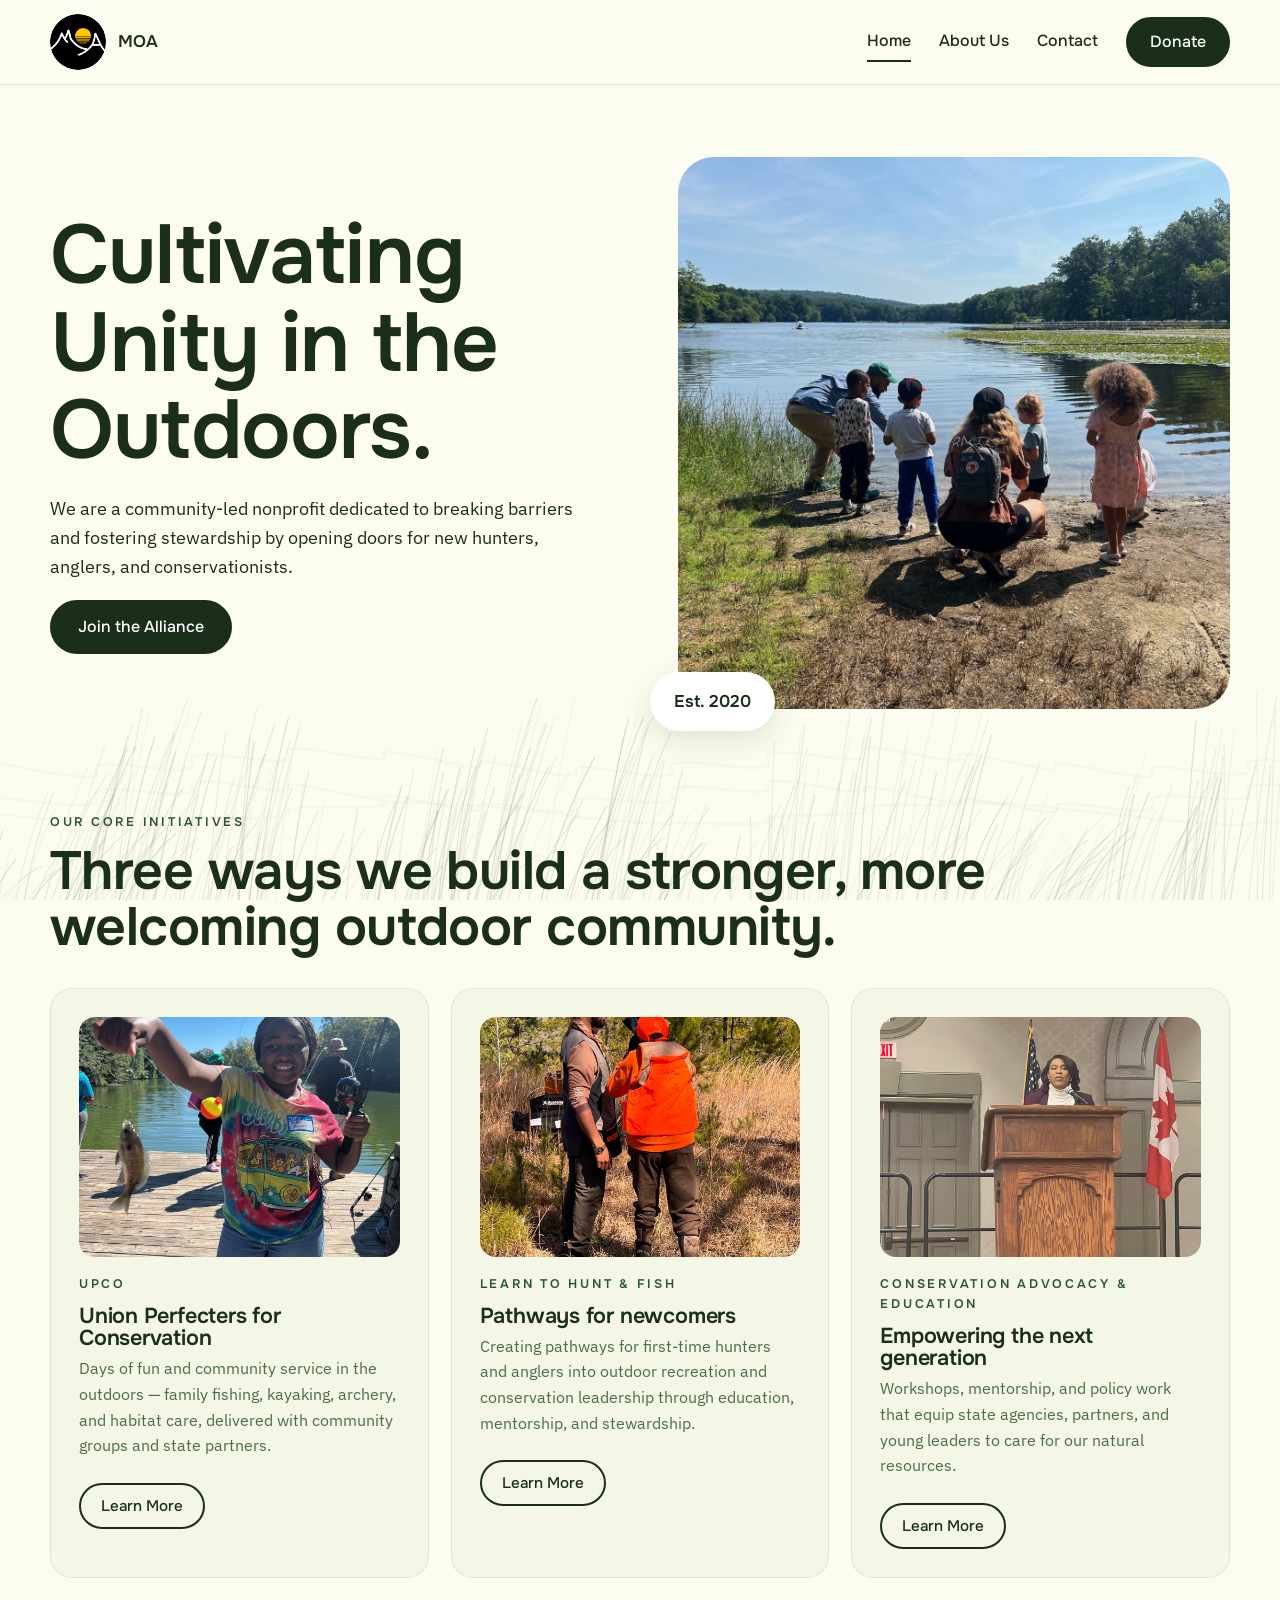
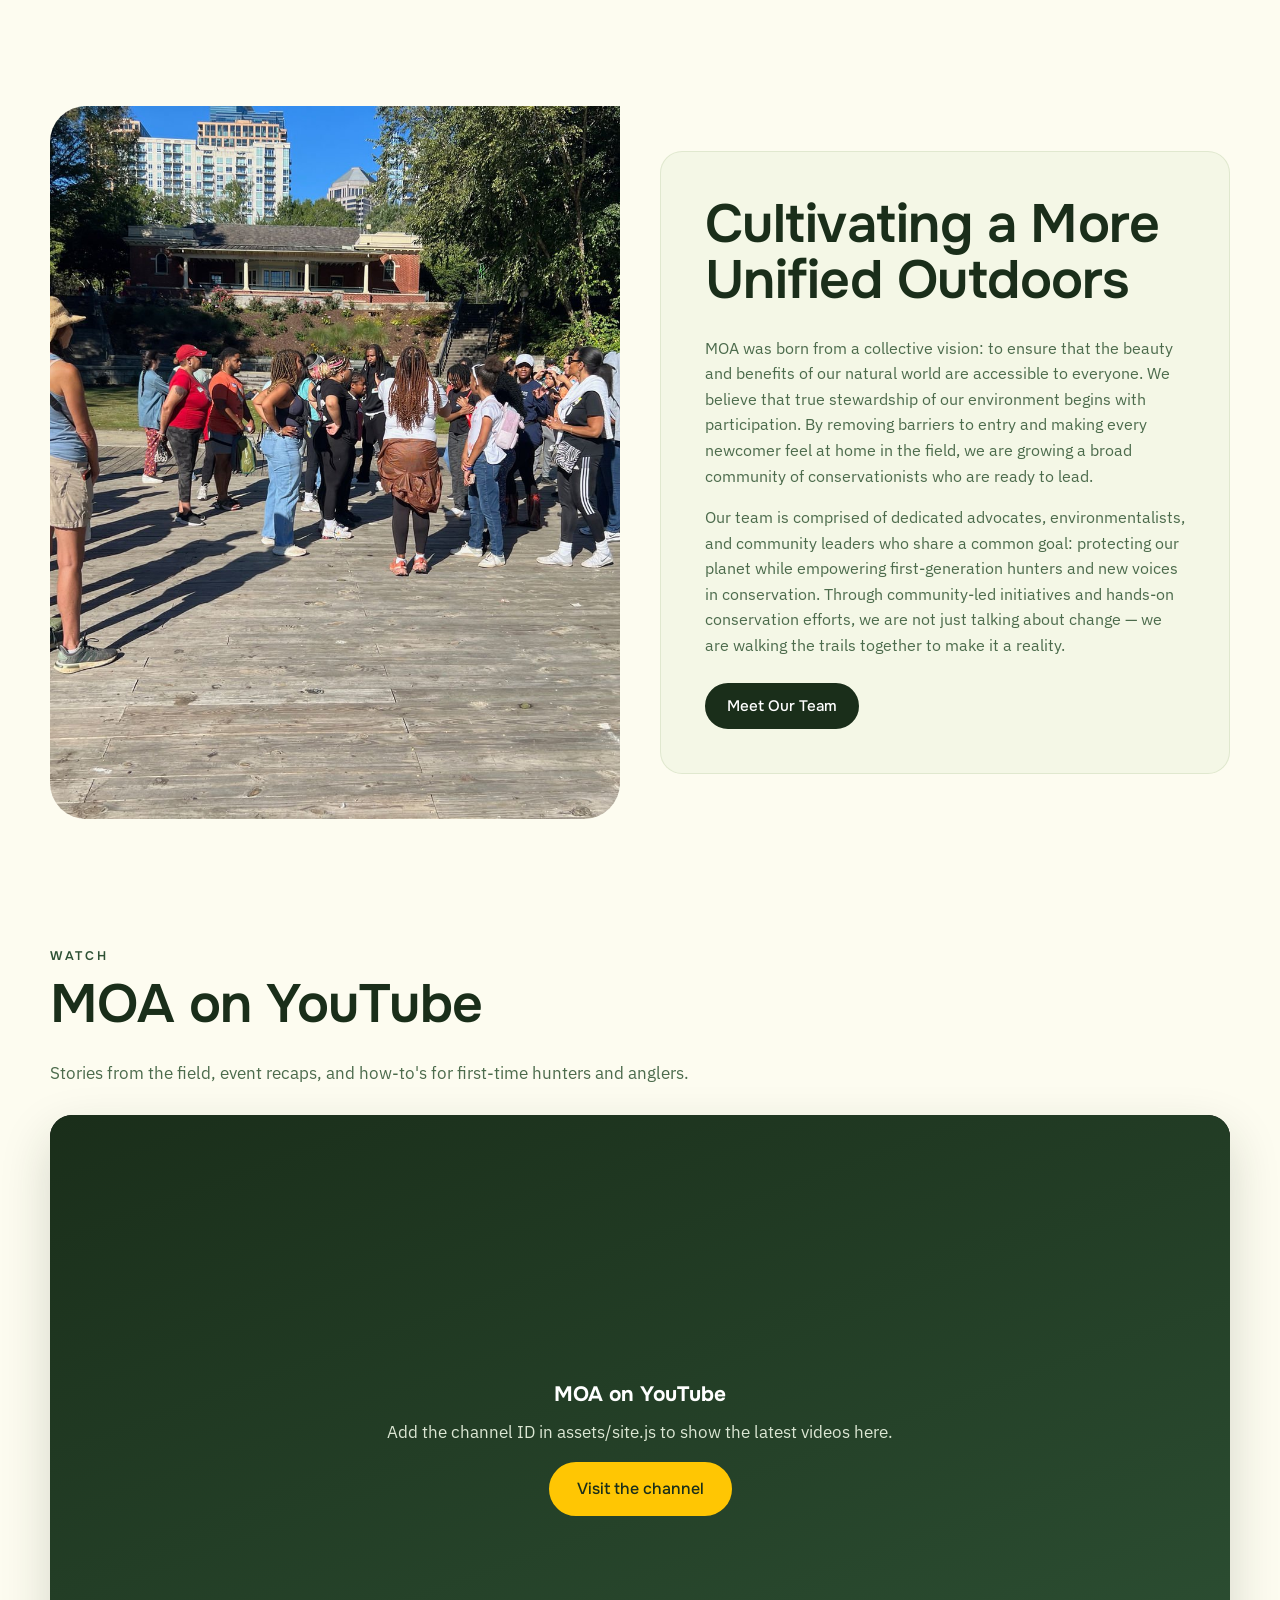
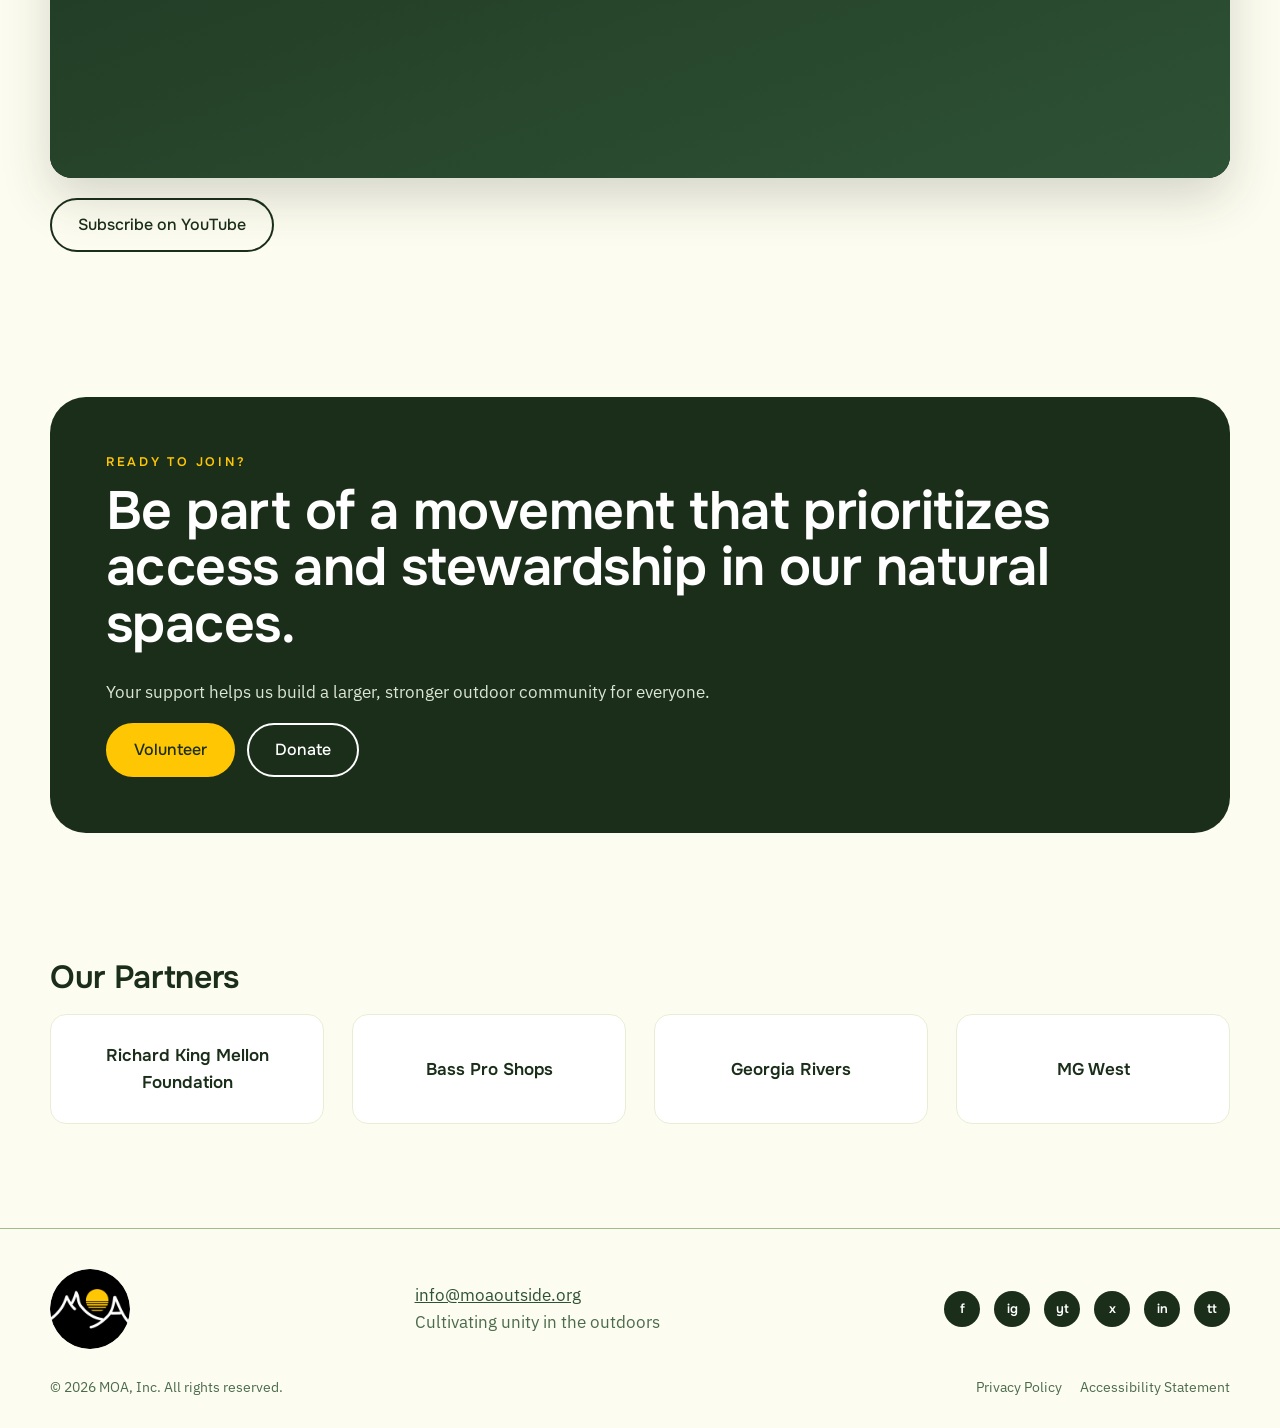
==== index.html @ 17e4f333 "MOA site: initial static rebuild (as delivered) Co-Authored-By: Claude Opus 5.5 <noreply@anthropic.c" ====
<!doctype html>
<html lang="en">
<head>
<meta charset="utf-8">
<meta name="viewport" content="width=device-width,initial-scale=1">
<title>Home | MOA</title>
<meta name="description" content="MOA is a community-led nonprofit cultivating unity in the outdoors through hunting, fishing, and conservation stewardship.">
<link rel="icon" href="/assets/logos/moa-badge.png">
<meta property="og:title" content="Home | MOA"><meta property="og:description" content="MOA is a community-led nonprofit cultivating unity in the outdoors through hunting, fishing, and conservation stewardship."><meta property="og:image" content="https://moaoutside.org/assets/img/hero-lake.jpg"><meta property="og:url" content="https://moaoutside.org/">
<link rel="preconnect" href="https://fonts.googleapis.com"><link rel="preconnect" href="https://fonts.gstatic.com" crossorigin>
<link href="https://fonts.googleapis.com/css2?family=Onest:wght@400;500;600;700&family=IBM+Plex+Sans:ital,wght@0,400;0,500;0,600;1,400&display=swap" rel="stylesheet">
<link rel="stylesheet" href="/assets/site.css">
</head>
<body>
<div id="grass" aria-hidden="true"></div>
<header class="site-header"><div class="wrap">
  <a class="brand" href="/"><img src="/assets/logos/moa-badge.png" alt="MOA"><span>MOA</span></a>
  <button class="menu-btn" aria-label="Menu" aria-expanded="false">&#9776;</button>
  <nav class="nav">
    <a href="/" aria-current="page">Home</a>
    <a href="/about-us" >About Us</a>
    <a href="/contact" >Contact</a>
    <a class="btn" href="/contact#donate">Donate</a>
  </nav>
</div></header>
<main>

<section class="hero"><div class="wrap grid">
  <div>
    <h1>Cultivating Unity in the Outdoors.</h1>
    <p>We are a community-led nonprofit dedicated to breaking barriers and fostering stewardship by opening doors for new hunters, anglers, and conservationists.</p>
    <a class="btn" href="/contact">Join the Alliance</a>
  </div>
  <div class="hero-img"><img src="/assets/img/hero-lake.jpg" alt="Families fishing together at the edge of a lake"><div class="est">Est. 2020</div></div>
</div></section>

<section><div class="wrap">
  <div class="kicker">Our Core Initiatives</div>
  <h2>Three ways we build a stronger, more welcoming outdoor community.</h2>
  <div class="cards" style="margin-top:32px">
    <div class="card"><img class="thumb" src="/assets/img/upco-fishing.jpg" alt="A young angler holds up her first fish"><div class="kicker">UPCO</div><h3>Union Perfecters for Conservation</h3><p>Days of fun and community service in the outdoors — family fishing, kayaking, archery, and habitat care, delivered with community groups and state partners.</p><a class="btn outline" href="/about-us#upco">Learn More</a></div>
    <div class="card"><img class="thumb" src="/assets/img/learn-to-hunt.jpg" alt="A mentor and a first-time hunter in the field"><div class="kicker">Learn to Hunt &amp; Fish</div><h3>Pathways for newcomers</h3><p>Creating pathways for first-time hunters and anglers into outdoor recreation and conservation leadership through education, mentorship, and stewardship.</p><a class="btn outline" href="/about-us#learn">Learn More</a></div>
    <div class="card"><img class="thumb" src="/assets/img/advocacy.jpg" alt="Ashley Smith speaking at a podium"><div class="kicker">Conservation Advocacy &amp; Education</div><h3>Empowering the next generation</h3><p>Workshops, mentorship, and policy work that equip state agencies, partners, and young leaders to care for our natural resources.</p><a class="btn outline" href="/about-us#advocacy">Learn More</a></div>
  </div>
</div></section>

<section><div class="wrap split">
  <img src="/assets/img/community-dock.jpg" alt="A community group gathered on a dock before a day on the water">
  <div class="card">
    <h2>Cultivating a More Unified Outdoors</h2>
    <p>MOA was born from a collective vision: to ensure that the beauty and benefits of our natural world are accessible to everyone. We believe that true stewardship of our environment begins with participation. By removing barriers to entry and making every newcomer feel at home in the field, we are growing a broad community of conservationists who are ready to lead.</p>
    <p>Our team is comprised of dedicated advocates, environmentalists, and community leaders who share a common goal: protecting our planet while empowering first-generation hunters and new voices in conservation. Through community-led initiatives and hands-on conservation efforts, we are not just talking about change — we are walking the trails together to make it a reality.</p>
    <a class="btn" href="/about-us">Meet Our Team</a>
  </div>
</div></section>

<section id="watch"><div class="wrap">
  <div class="kicker">Watch</div>
  <h2>MOA on YouTube</h2>
  <p class="muted" style="max-width:40rem">Stories from the field, event recaps, and how-to's for first-time hunters and anglers.</p>
  <div class="video-wrap" id="yt-embed" style="margin-top:28px"></div>
  <p style="margin-top:20px"><a class="btn outline" data-yt-link href="#" target="_blank" rel="noopener">Subscribe on YouTube</a></p>
</div></section>

<section><div class="wrap dark" style="padding:56px">
  <div class="kicker">Ready to Join?</div>
  <h2>Be part of a movement that prioritizes access and stewardship in our natural spaces.</h2>
  <p>Your support helps us build a larger, stronger outdoor community for everyone.</p>
  <a class="btn sun" href="/contact">Volunteer</a> &nbsp; <a class="btn outline" style="color:#fff;border-color:#fff" href="/contact#donate">Donate</a>
</div></section>

<section><div class="wrap">
  <h2 style="font-size:2rem">Our Partners</h2>
  <div class="partners" style="margin-top:20px">
    <div>Richard King Mellon Foundation</div><div>Bass Pro Shops</div><div>Georgia Rivers</div><div>MG West</div>
  </div>
  <!-- Drop partner logo files in assets/logos/ and swap the text tiles above for <img> tags. -->
</div></section>

</main>
<footer class="site-footer"><div class="wrap">
  <div class="row">
    <img src="/assets/logos/moa-badge.png" alt="MOA">
    <div><a href="mailto:info@moaoutside.org">info@moaoutside.org</a><br><span class="muted">Cultivating unity in the outdoors</span></div>
    <div class="social">
      <a data-social="facebook" href="#" aria-label="Facebook">f</a><a data-social="instagram" href="#" aria-label="Instagram">ig</a><a data-social="youtube" href="#" aria-label="YouTube">yt</a><a data-social="x" href="#" aria-label="X">x</a><a data-social="linkedin" href="#" aria-label="LinkedIn">in</a><a data-social="tiktok" href="#" aria-label="TikTok">tt</a>
    </div>
  </div>
  <div class="legal"><span>&copy; 2026 MOA, Inc. All rights reserved.</span><span><a href="/privacy-policy">Privacy Policy</a><a href="/accessibility-statement">Accessibility Statement</a></span></div>
</div></footer>
<script src="/assets/site.js"></script>
</body></html>
---- assets/site.css ----
/* MOA — moaoutside.org
   Palette + type lifted from the Wix site and the 2026 print materials. */
:root{
  --cream:#fdfcf0; --card:#f4f7e6; --sage:#e8eed3; --line:#a3bc88;
  --forest:#1a2e1a; --green:#2e5235; --sun:#FFC603; --ink:#1a2e1a; --muted:#4c6b4c;
  --grass:#7b9a6a; --radius:22px; --radius-lg:36px;
  --font-head:'Onest',system-ui,sans-serif; --font-body:'IBM Plex Sans',system-ui,sans-serif;
}
*{box-sizing:border-box}
html{scroll-behavior:smooth}
body{margin:0;background:var(--cream);color:var(--ink);font-family:var(--font-body);font-size:17px;line-height:1.6;-webkit-font-smoothing:antialiased}
h1,h2,h3,h4{font-family:var(--font-head);color:var(--forest);letter-spacing:-.01em;line-height:1.05;margin:0 0 .5em;font-weight:600}
h1{font-size:clamp(2.6rem,6.5vw,5.2rem)}
h2{font-size:clamp(2rem,4.2vw,3.4rem)}
h3{font-size:1.35rem}
p{margin:0 0 1em}
a{color:var(--green)}
img{max-width:100%;display:block}
.wrap{width:min(1180px,calc(100% - 48px));margin:0 auto}
.kicker{font-family:var(--font-head);font-size:.78rem;letter-spacing:.22em;text-transform:uppercase;color:var(--green);font-weight:600;margin-bottom:.6rem}
.muted{color:var(--muted)}
.accent{color:var(--green);font-weight:500}

/* ---- grass background layer (drawn by grass.js) ---- */
#grass{position:fixed;inset:0;z-index:0;pointer-events:none;overflow:hidden}
#grass svg{position:absolute;left:0;bottom:0;width:100%;height:auto}
#grass .top{top:0;bottom:auto;transform:scaleY(-1)}
.blade{transform-box:fill-box;transform-origin:50% 100%;animation:sway var(--d,8s) ease-in-out var(--o,0s) infinite alternate}
@keyframes sway{from{transform:rotate(calc(var(--a,3deg) * -1))}to{transform:rotate(var(--a,3deg))}}
@media (prefers-reduced-motion:reduce){.blade{animation:none}}
main,header,footer{position:relative;z-index:1}

/* ---- header ---- */
.site-header{position:sticky;top:0;z-index:20;background:rgba(253,252,240,.85);backdrop-filter:blur(10px);border-bottom:1px solid rgba(163,188,136,.35)}
.site-header .wrap{display:flex;align-items:center;justify-content:space-between;height:84px}
.brand{display:flex;align-items:center;gap:12px;text-decoration:none;color:var(--forest);font-family:var(--font-head);font-weight:600;font-size:1.05rem}
.brand img{width:56px;height:56px;border-radius:50%}
.nav{display:flex;gap:28px;align-items:center}
.nav a{text-decoration:none;color:var(--forest);font-family:var(--font-head);font-weight:500;font-size:1rem;padding:6px 0;border-bottom:2px solid transparent}
.nav a[aria-current=page]{border-bottom-color:var(--forest)}
.nav a.btn{color:#fff;border-bottom:2px solid var(--forest);padding:10px 22px}
.btn{display:inline-block;background:var(--forest);color:#fff;border-radius:999px;padding:12px 26px;font-family:var(--font-head);font-weight:500;text-decoration:none;font-size:1rem;border:2px solid var(--forest);transition:transform .15s ease,background .15s}
.btn:hover{transform:translateY(-1px);background:var(--green);border-color:var(--green)}
.btn.outline{background:transparent;color:var(--forest)}
.btn.outline:hover{background:var(--forest);color:#fff}
.btn.sun{background:var(--sun);border-color:var(--sun);color:var(--forest)}
.menu-btn{display:none;background:none;border:0;font-size:1.6rem;color:var(--forest)}
@media (max-width:820px){
  .nav{display:none;position:absolute;top:84px;left:0;right:0;background:var(--cream);flex-direction:column;padding:18px 24px 26px;border-bottom:1px solid var(--line)}
  .nav.open{display:flex}
  .menu-btn{display:block}
}

/* ---- hero ---- */
.hero{padding:72px 0 40px}
.hero .grid{display:grid;grid-template-columns:1.05fr 1fr;gap:48px;align-items:center}
.hero h1{margin-bottom:1.2rem}
.hero p{font-size:1.15rem;max-width:34rem}
.hero-img{position:relative}
.hero-img img{border-radius:var(--radius-lg) var(--radius-lg) var(--radius-lg) 0;aspect-ratio:1/1;object-fit:cover;width:100%}
.est{position:absolute;left:-28px;bottom:-22px;background:#fff;border-radius:999px;padding:16px 24px;font-family:var(--font-head);font-weight:600;color:var(--forest);box-shadow:0 10px 30px rgba(26,46,26,.12)}
@media (max-width:820px){.hero .grid{grid-template-columns:1fr}.hero{padding-top:36px}.est{left:12px}}

/* ---- sections & cards ---- */
section{padding:64px 0}
.cards{display:grid;grid-template-columns:repeat(3,1fr);gap:22px}
.card{background:var(--card);border-radius:var(--radius);padding:28px;border:1px solid rgba(163,188,136,.25)}
.card img.thumb{border-radius:16px;aspect-ratio:4/3;object-fit:cover;margin-bottom:18px}
.card h3{margin-bottom:.4rem}
.card p{color:var(--muted);font-size:1rem}
.card .btn{margin-top:8px;padding:9px 20px;font-size:.95rem}
@media (max-width:900px){.cards{grid-template-columns:1fr}}
.split{display:grid;grid-template-columns:1fr 1fr;gap:40px;align-items:center}
.split img{border-radius:var(--radius-lg) 0 var(--radius-lg) var(--radius-lg);aspect-ratio:4/5;object-fit:cover;width:100%}
.split .card{padding:44px}
@media (max-width:900px){.split{grid-template-columns:1fr}}
.dark{background:var(--forest);color:#f4f7e6;border-radius:var(--radius-lg)}
.dark h2,.dark h3{color:#fff}.dark .kicker{color:var(--sun)}
.dark p{color:#dbe6d3}
.marquee{overflow:hidden;white-space:nowrap;border-top:1px solid var(--line);border-bottom:1px solid var(--line);padding:14px 0;font-family:var(--font-head);font-weight:600;letter-spacing:.25em;color:var(--green);font-size:.9rem}
.marquee span{display:inline-block;padding-left:100%;animation:marquee 28s linear infinite}
@keyframes marquee{to{transform:translateX(-100%)}}
@media (prefers-reduced-motion:reduce){.marquee span{animation:none;padding-left:0}}

/* ---- team ---- */
.team{display:grid;grid-template-columns:repeat(3,1fr);gap:26px}
.team figure{margin:0}
.team img{border-radius:var(--radius);aspect-ratio:4/5;object-fit:cover;width:100%}
.team figcaption{margin-top:12px}
.team b{font-family:var(--font-head);display:block;font-size:1.1rem;color:var(--forest)}
.team small{letter-spacing:.14em;text-transform:uppercase;font-size:.72rem;color:var(--muted)}
@media (max-width:900px){.team{grid-template-columns:repeat(2,1fr)}}
@media (max-width:560px){.team{grid-template-columns:1fr}}

/* ---- video ---- */
.video-wrap{position:relative;aspect-ratio:16/9;border-radius:var(--radius);overflow:hidden;background:#000;box-shadow:0 20px 50px rgba(26,46,26,.18)}
.video-wrap iframe{position:absolute;inset:0;width:100%;height:100%;border:0}
.video-placeholder{position:absolute;inset:0;display:flex;flex-direction:column;align-items:center;justify-content:center;color:#fff;text-align:center;padding:24px;background:linear-gradient(160deg,#1a2e1a,#2e5235)}

/* ---- partners ---- */
.partners{display:grid;grid-template-columns:repeat(4,1fr);gap:28px;align-items:center}
.partners div{background:#fff;border-radius:16px;padding:26px;text-align:center;font-family:var(--font-head);font-weight:600;color:var(--forest);border:1px solid var(--sage);min-height:110px;display:flex;align-items:center;justify-content:center}
.partners img{max-height:70px;width:auto;margin:0 auto}
@media (max-width:820px){.partners{grid-template-columns:repeat(2,1fr)}}

/* ---- forms ---- */
form.card{max-width:560px}
label{display:block;font-family:var(--font-head);font-weight:500;font-size:.95rem;margin:14px 0 6px}
input,textarea{width:100%;padding:12px 14px;border:1px solid var(--line);border-radius:12px;background:#fff;font:inherit}
textarea{min-height:120px}

/* ---- footer ---- */
.site-footer{border-top:1px solid var(--line);padding:40px 0 30px;margin-top:40px;background:rgba(253,252,240,.7)}
.site-footer .row{display:flex;flex-wrap:wrap;gap:24px;align-items:center;justify-content:space-between}
.site-footer .row img{width:80px;height:80px;border-radius:50%}
.social{display:flex;gap:14px}
.social a{width:36px;height:36px;border-radius:50%;background:var(--forest);color:#fff;display:flex;align-items:center;justify-content:center;text-decoration:none;font-family:var(--font-head);font-size:.8rem;font-weight:600}
.legal{display:flex;justify-content:space-between;flex-wrap:wrap;gap:12px;font-size:.9rem;color:var(--muted);margin-top:26px}
.legal a{color:var(--muted);text-decoration:none;margin-left:18px}
.prose{max-width:760px}
.prose h2{font-size:1.6rem;margin-top:2rem}
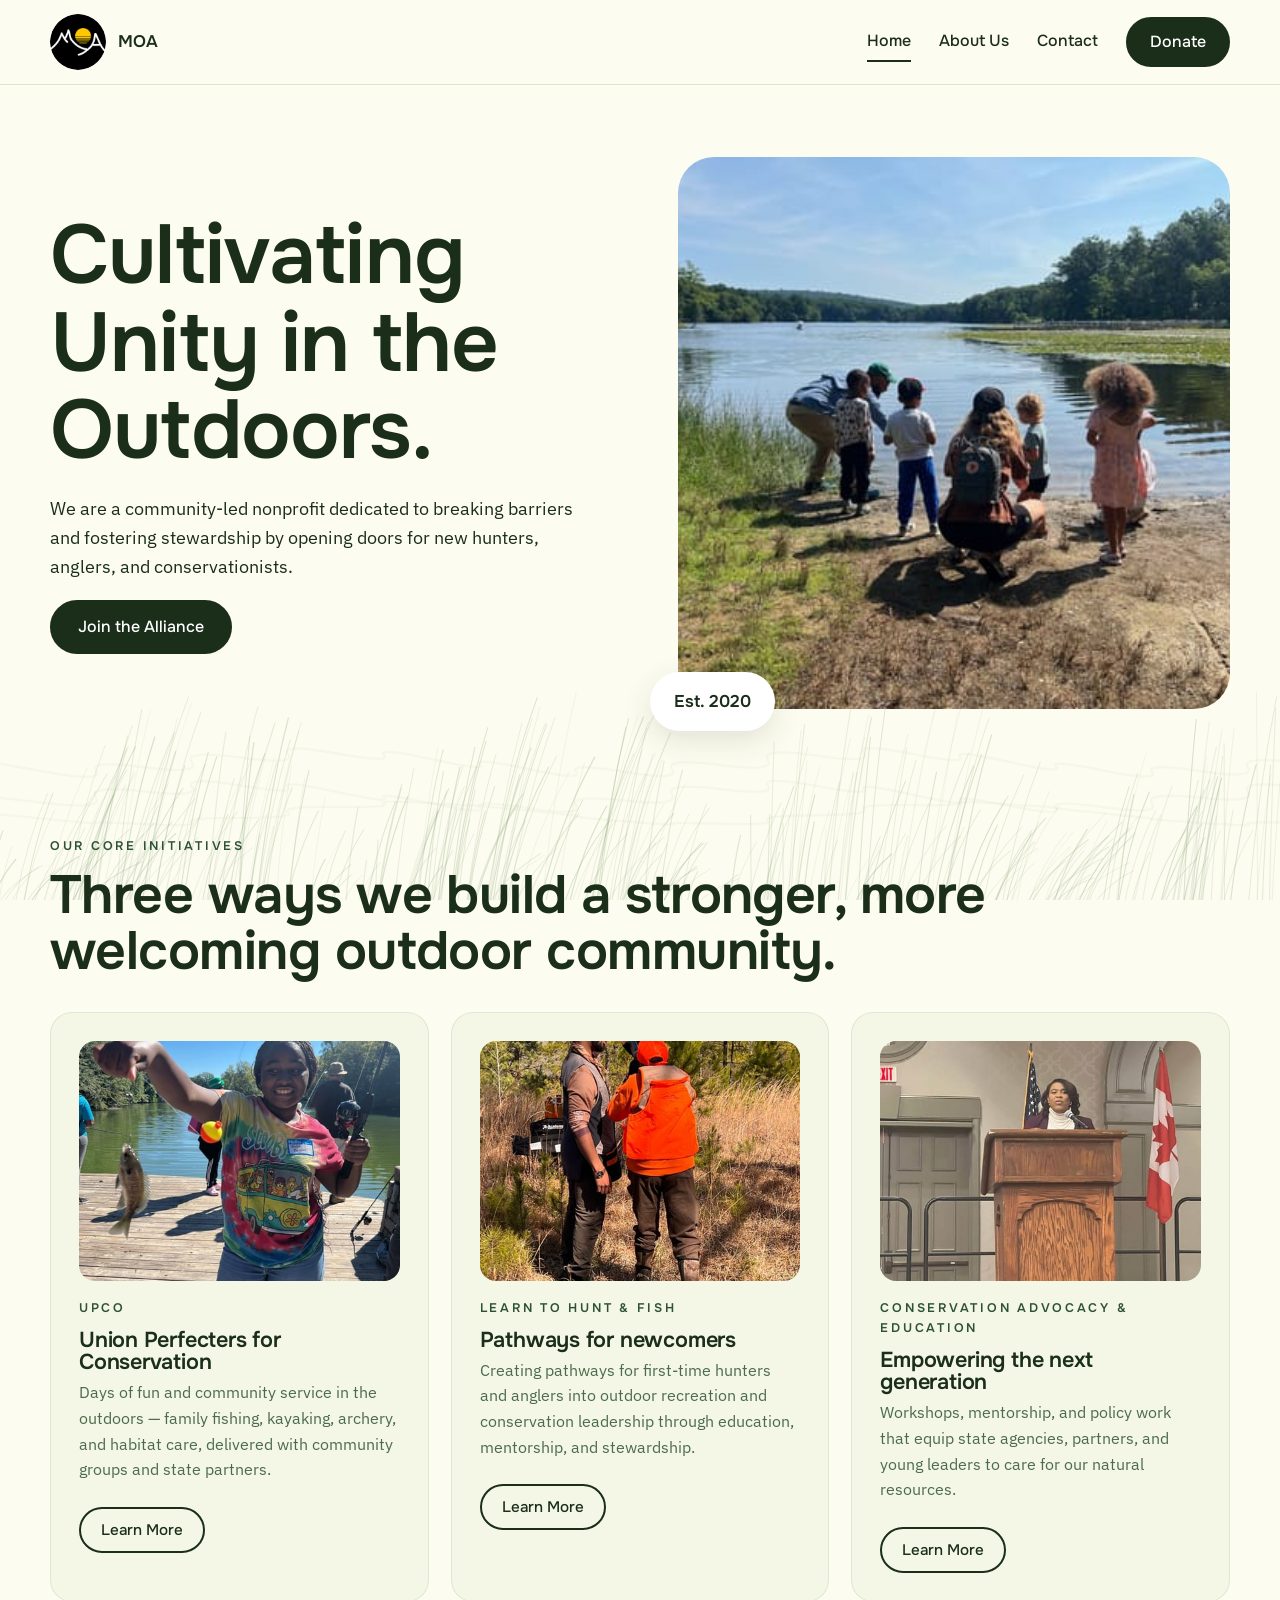
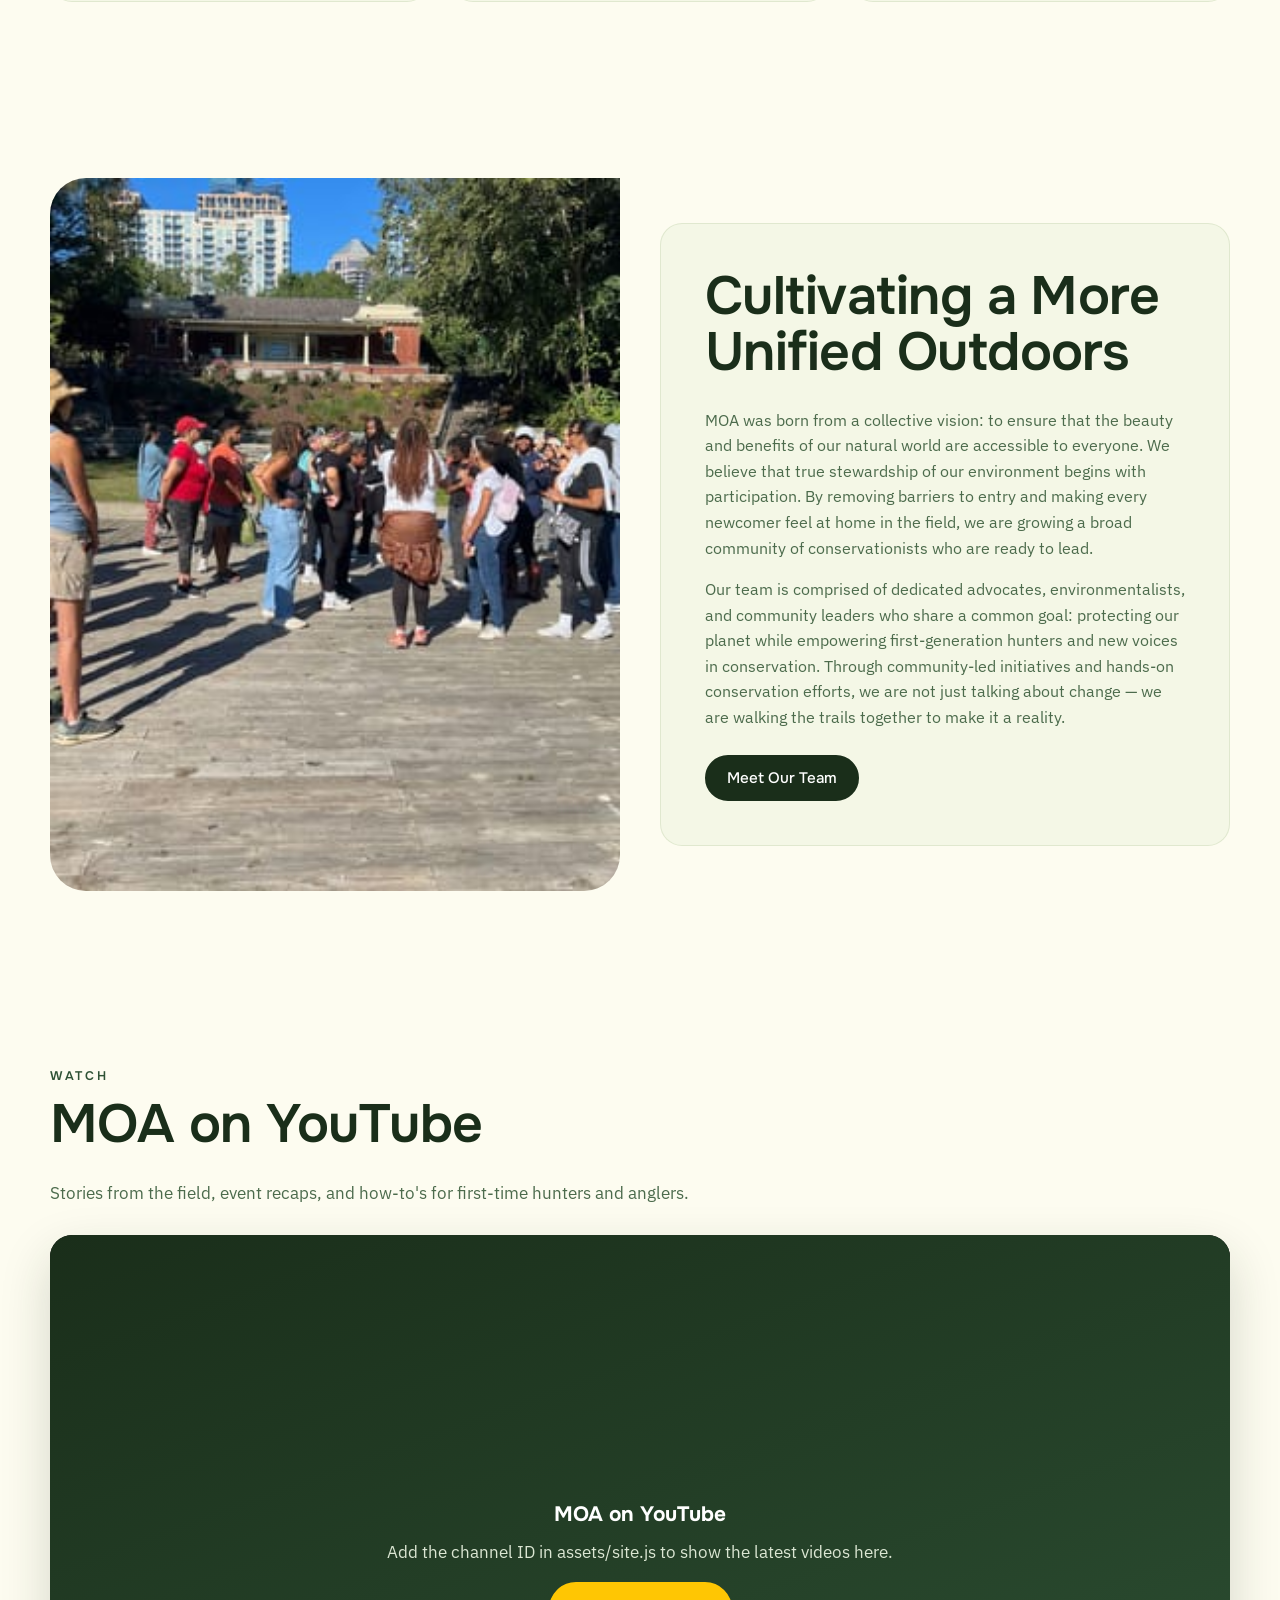
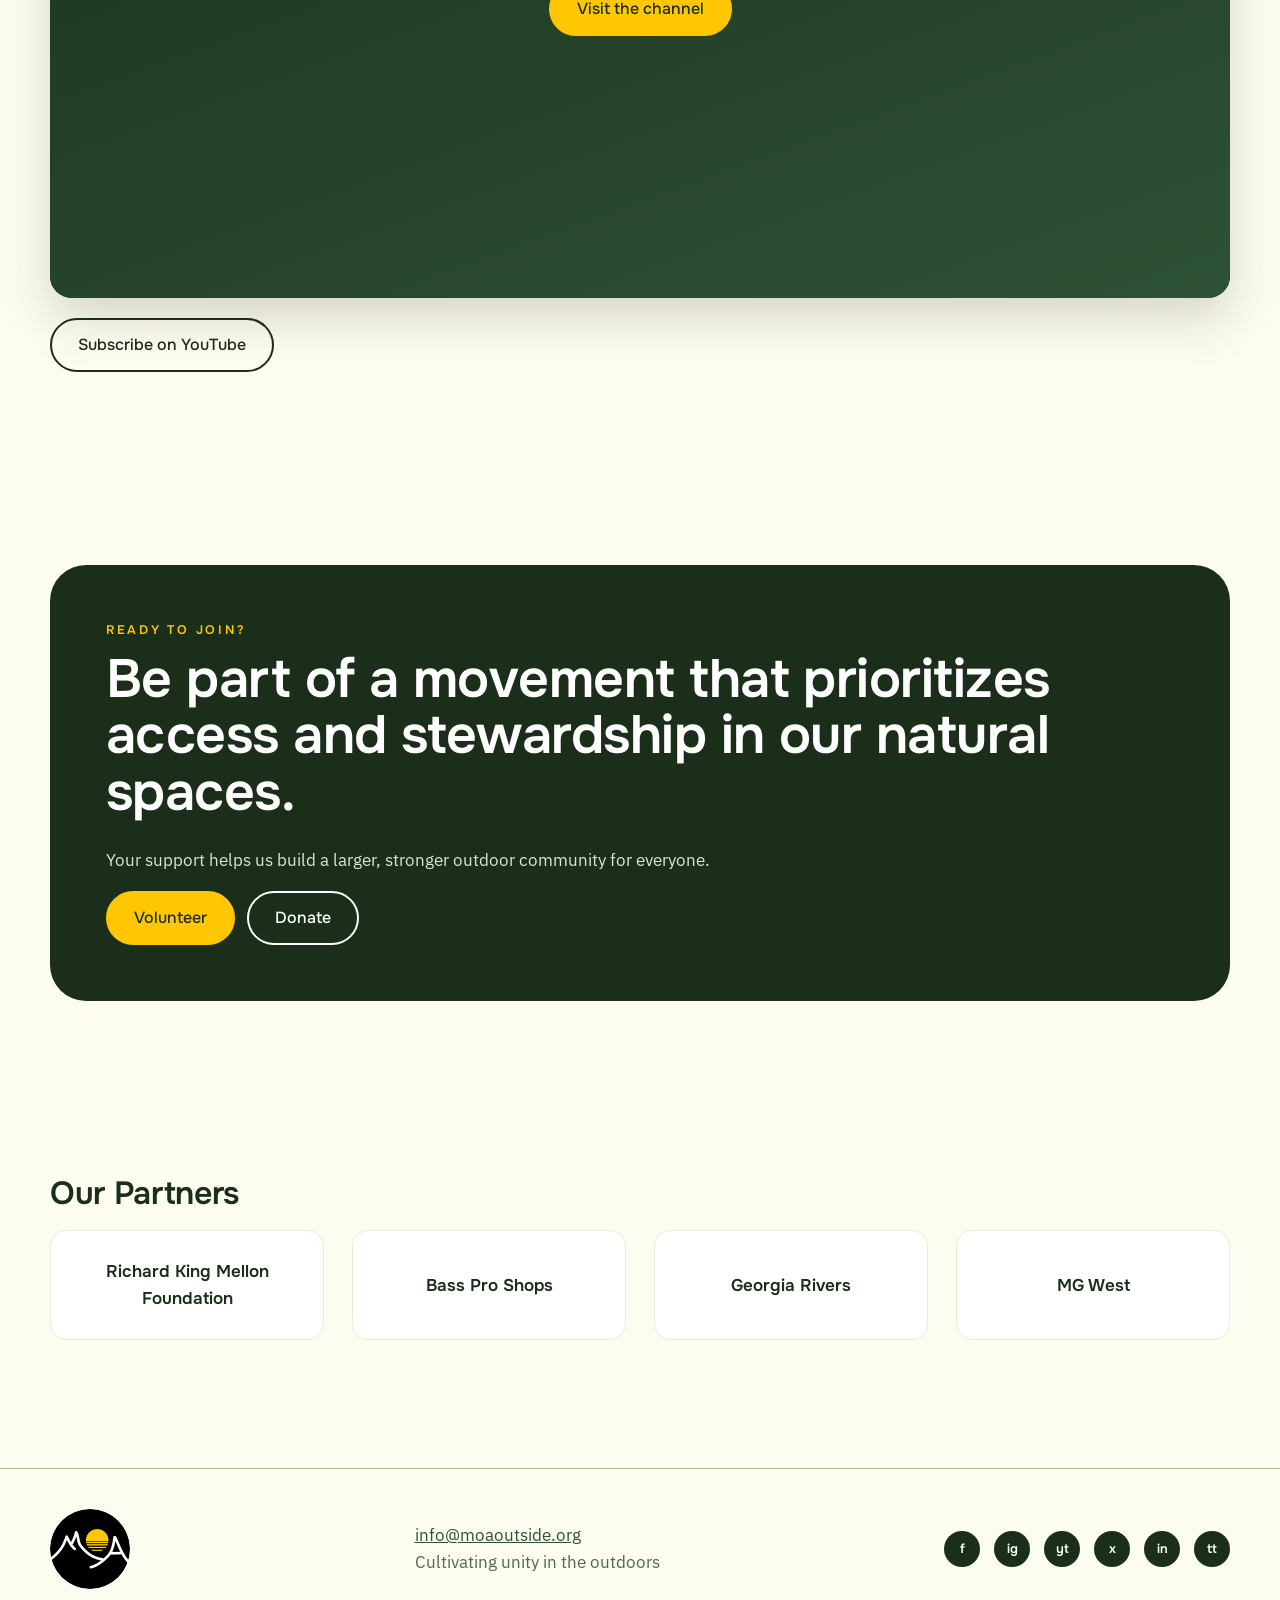
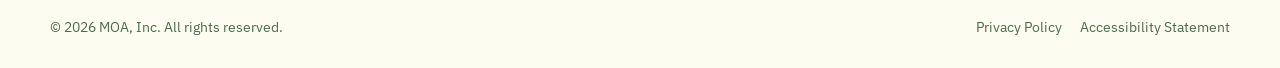
==== commit 736e5d23: "Step 2: design pass — responsive images, focus rings, hover fixes - srcset/sizes (480–1600w mozjpeg)" ====
--- a/index.html
+++ b/index.html
@@ -5,25 +5,26 @@
 <meta name="viewport" content="width=device-width,initial-scale=1">
 <title>Home | MOA</title>
 <meta name="description" content="MOA is a community-led nonprofit cultivating unity in the outdoors through hunting, fishing, and conservation stewardship.">
-<link rel="icon" href="/assets/logos/moa-badge.png">
+<link rel="icon" href="/assets/logos/moa-badge-160.png">
 <meta property="og:title" content="Home | MOA"><meta property="og:description" content="MOA is a community-led nonprofit cultivating unity in the outdoors through hunting, fishing, and conservation stewardship."><meta property="og:image" content="https://moaoutside.org/assets/img/hero-lake.jpg"><meta property="og:url" content="https://moaoutside.org/">
 <link rel="preconnect" href="https://fonts.googleapis.com"><link rel="preconnect" href="https://fonts.gstatic.com" crossorigin>
 <link href="https://fonts.googleapis.com/css2?family=Onest:wght@400;500;600;700&family=IBM+Plex+Sans:ital,wght@0,400;0,500;0,600;1,400&display=swap" rel="stylesheet">
 <link rel="stylesheet" href="/assets/site.css">
 </head>
 <body>
+<a class="skip" href="#main">Skip to content</a>
 <div id="grass" aria-hidden="true"></div>
 <header class="site-header"><div class="wrap">
-  <a class="brand" href="/"><img src="/assets/logos/moa-badge.png" alt="MOA"><span>MOA</span></a>
-  <button class="menu-btn" aria-label="Menu" aria-expanded="false">&#9776;</button>
-  <nav class="nav">
+  <a class="brand" href="/"><img src="/assets/logos/moa-badge-160.png" alt="MOA" width="56" height="56"><span>MOA</span></a>
+  <button class="menu-btn" aria-label="Menu" aria-expanded="false" aria-controls="site-nav">&#9776;</button>
+  <nav class="nav" id="site-nav" aria-label="Main">
     <a href="/" aria-current="page">Home</a>
     <a href="/about-us" >About Us</a>
     <a href="/contact" >Contact</a>
     <a class="btn" href="/contact#donate">Donate</a>
   </nav>
 </div></header>
-<main>
+<main id="main">
 
 <section class="hero"><div class="wrap grid">
   <div>
@@ -31,21 +32,21 @@
     <p>We are a community-led nonprofit dedicated to breaking barriers and fostering stewardship by opening doors for new hunters, anglers, and conservationists.</p>
     <a class="btn" href="/contact">Join the Alliance</a>
   </div>
-  <div class="hero-img"><img src="/assets/img/hero-lake.jpg" alt="Families fishing together at the edge of a lake"><div class="est">Est. 2020</div></div>
+  <div class="hero-img"><img src="/assets/img/hero-lake-1600w.jpg" srcset="/assets/img/hero-lake-480w.jpg 480w, /assets/img/hero-lake-800w.jpg 800w, /assets/img/hero-lake-1200w.jpg 1200w, /assets/img/hero-lake-1600w.jpg 1600w" sizes="(max-width:820px) calc(100vw - 48px), 560px" width="1600" height="1200" fetchpriority="high" alt="Families fishing together at the edge of a lake"><div class="est">Est. 2020</div></div>
 </div></section>
 
 <section><div class="wrap">
   <div class="kicker">Our Core Initiatives</div>
   <h2>Three ways we build a stronger, more welcoming outdoor community.</h2>
   <div class="cards" style="margin-top:32px">
-    <div class="card"><img class="thumb" src="/assets/img/upco-fishing.jpg" alt="A young angler holds up her first fish"><div class="kicker">UPCO</div><h3>Union Perfecters for Conservation</h3><p>Days of fun and community service in the outdoors — family fishing, kayaking, archery, and habitat care, delivered with community groups and state partners.</p><a class="btn outline" href="/about-us#upco">Learn More</a></div>
-    <div class="card"><img class="thumb" src="/assets/img/learn-to-hunt.jpg" alt="A mentor and a first-time hunter in the field"><div class="kicker">Learn to Hunt &amp; Fish</div><h3>Pathways for newcomers</h3><p>Creating pathways for first-time hunters and anglers into outdoor recreation and conservation leadership through education, mentorship, and stewardship.</p><a class="btn outline" href="/about-us#learn">Learn More</a></div>
-    <div class="card"><img class="thumb" src="/assets/img/advocacy.jpg" alt="Ashley Smith speaking at a podium"><div class="kicker">Conservation Advocacy &amp; Education</div><h3>Empowering the next generation</h3><p>Workshops, mentorship, and policy work that equip state agencies, partners, and young leaders to care for our natural resources.</p><a class="btn outline" href="/about-us#advocacy">Learn More</a></div>
+    <div class="card"><img class="thumb" src="/assets/img/upco-fishing-1200w.jpg" srcset="/assets/img/upco-fishing-480w.jpg 480w, /assets/img/upco-fishing-800w.jpg 800w, /assets/img/upco-fishing-1200w.jpg 1200w" sizes="(max-width:900px) calc(100vw - 104px), 330px" width="1200" height="1600" loading="lazy" decoding="async" alt="A young angler holds up her first fish"><div class="kicker">UPCO</div><h3>Union Perfecters for Conservation</h3><p>Days of fun and community service in the outdoors — family fishing, kayaking, archery, and habitat care, delivered with community groups and state partners.</p><a class="btn outline" href="/about-us#upco">Learn More</a></div>
+    <div class="card"><img class="thumb" src="/assets/img/learn-to-hunt-1200w.jpg" srcset="/assets/img/learn-to-hunt-480w.jpg 480w, /assets/img/learn-to-hunt-800w.jpg 800w, /assets/img/learn-to-hunt-1200w.jpg 1200w" sizes="(max-width:900px) calc(100vw - 104px), 330px" width="1200" height="1600" loading="lazy" decoding="async" alt="A mentor and a first-time hunter in the field"><div class="kicker">Learn to Hunt &amp; Fish</div><h3>Pathways for newcomers</h3><p>Creating pathways for first-time hunters and anglers into outdoor recreation and conservation leadership through education, mentorship, and stewardship.</p><a class="btn outline" href="/about-us#learn">Learn More</a></div>
+    <div class="card"><img class="thumb" src="/assets/img/advocacy-1200w.jpg" srcset="/assets/img/advocacy-480w.jpg 480w, /assets/img/advocacy-800w.jpg 800w, /assets/img/advocacy-1200w.jpg 1200w" sizes="(max-width:900px) calc(100vw - 104px), 330px" width="1200" height="1600" loading="lazy" decoding="async" alt="Ashley Smith speaking at a podium"><div class="kicker">Conservation Advocacy &amp; Education</div><h3>Empowering the next generation</h3><p>Workshops, mentorship, and policy work that equip state agencies, partners, and young leaders to care for our natural resources.</p><a class="btn outline" href="/about-us#advocacy">Learn More</a></div>
   </div>
 </div></section>
 
 <section><div class="wrap split">
-  <img src="/assets/img/community-dock.jpg" alt="A community group gathered on a dock before a day on the water">
+  <img src="/assets/img/community-dock-1600w.jpg" srcset="/assets/img/community-dock-480w.jpg 480w, /assets/img/community-dock-800w.jpg 800w, /assets/img/community-dock-1200w.jpg 1200w, /assets/img/community-dock-1600w.jpg 1600w" sizes="(max-width:900px) calc(100vw - 48px), 570px" width="1600" height="1200" loading="lazy" decoding="async" alt="A community group gathered on a dock before a day on the water">
   <div class="card">
     <h2>Cultivating a More Unified Outdoors</h2>
     <p>MOA was born from a collective vision: to ensure that the beauty and benefits of our natural world are accessible to everyone. We believe that true stewardship of our environment begins with participation. By removing barriers to entry and making every newcomer feel at home in the field, we are growing a broad community of conservationists who are ready to lead.</p>
@@ -62,11 +63,11 @@
   <p style="margin-top:20px"><a class="btn outline" data-yt-link href="#" target="_blank" rel="noopener">Subscribe on YouTube</a></p>
 </div></section>
 
-<section><div class="wrap dark" style="padding:56px">
+<section><div class="wrap dark cta">
   <div class="kicker">Ready to Join?</div>
   <h2>Be part of a movement that prioritizes access and stewardship in our natural spaces.</h2>
   <p>Your support helps us build a larger, stronger outdoor community for everyone.</p>
-  <a class="btn sun" href="/contact">Volunteer</a> &nbsp; <a class="btn outline" style="color:#fff;border-color:#fff" href="/contact#donate">Donate</a>
+  <div class="actions"><a class="btn sun" href="/contact">Volunteer</a><a class="btn outline light" href="/contact#donate">Donate</a></div>
 </div></section>
 
 <section><div class="wrap">
@@ -80,7 +81,7 @@
 </main>
 <footer class="site-footer"><div class="wrap">
   <div class="row">
-    <img src="/assets/logos/moa-badge.png" alt="MOA">
+    <img src="/assets/logos/moa-badge-160.png" alt="MOA" width="80" height="80" loading="lazy">
     <div><a href="mailto:info@moaoutside.org">info@moaoutside.org</a><br><span class="muted">Cultivating unity in the outdoors</span></div>
     <div class="social">
       <a data-social="facebook" href="#" aria-label="Facebook">f</a><a data-social="instagram" href="#" aria-label="Instagram">ig</a><a data-social="youtube" href="#" aria-label="YouTube">yt</a><a data-social="x" href="#" aria-label="X">x</a><a data-social="linkedin" href="#" aria-label="LinkedIn">in</a><a data-social="tiktok" href="#" aria-label="TikTok">tt</a>
--- a/assets/site.css
+++ b/assets/site.css
@@ -15,13 +15,13 @@
 h3{font-size:1.35rem}
 p{margin:0 0 1em}
 a{color:var(--green)}
-img{max-width:100%;display:block}
+img{max-width:100%;height:auto;display:block}
 .wrap{width:min(1180px,calc(100% - 48px));margin:0 auto}
 .kicker{font-family:var(--font-head);font-size:.78rem;letter-spacing:.22em;text-transform:uppercase;color:var(--green);font-weight:600;margin-bottom:.6rem}
 .muted{color:var(--muted)}
 .accent{color:var(--green);font-weight:500}
 
-/* ---- grass background layer (drawn by grass.js) ---- */
+/* ---- grass background layer (drawn by site.js drawGrass) ---- */
 #grass{position:fixed;inset:0;z-index:0;pointer-events:none;overflow:hidden}
 #grass svg{position:absolute;left:0;bottom:0;width:100%;height:auto}
 #grass .top{top:0;bottom:auto;transform:scaleY(-1)}
@@ -30,6 +30,14 @@
 @media (prefers-reduced-motion:reduce){.blade{animation:none}}
 main,header,footer{position:relative;z-index:1}
 
+/* ---- keyboard focus + skip link ---- */
+:focus-visible{outline:3px solid var(--green);outline-offset:3px;border-radius:6px}
+.btn:focus-visible,.social a:focus-visible{border-radius:999px}
+.dark :focus-visible{outline-color:var(--sun)}
+.skip{position:absolute;left:16px;top:-60px;z-index:50;background:var(--forest);color:#fff;padding:10px 18px;border-radius:999px;font-family:var(--font-head);text-decoration:none;transition:top .15s}
+.skip:focus{top:12px}
+@media (prefers-reduced-motion:reduce){html{scroll-behavior:auto}.btn,.social a{transition:none}.btn:hover,.social a:hover{transform:none}}
+
 /* ---- header ---- */
 .site-header{position:sticky;top:0;z-index:20;background:rgba(253,252,240,.85);backdrop-filter:blur(10px);border-bottom:1px solid rgba(163,188,136,.35)}
 .site-header .wrap{display:flex;align-items:center;justify-content:space-between;height:84px}
@@ -37,14 +45,21 @@
 .brand img{width:56px;height:56px;border-radius:50%}
 .nav{display:flex;gap:28px;align-items:center}
 .nav a{text-decoration:none;color:var(--forest);font-family:var(--font-head);font-weight:500;font-size:1rem;padding:6px 0;border-bottom:2px solid transparent}
+.nav a:hover{border-bottom-color:var(--line)}
 .nav a[aria-current=page]{border-bottom-color:var(--forest)}
 .nav a.btn{color:#fff;border-bottom:2px solid var(--forest);padding:10px 22px}
-.btn{display:inline-block;background:var(--forest);color:#fff;border-radius:999px;padding:12px 26px;font-family:var(--font-head);font-weight:500;text-decoration:none;font-size:1rem;border:2px solid var(--forest);transition:transform .15s ease,background .15s}
+.nav a.btn:hover{border-color:var(--green)}
+button.btn{cursor:pointer}
+.btn{display:inline-block;background:var(--forest);color:#fff;border-radius:999px;padding:12px 26px;font-family:var(--font-head);font-weight:500;text-decoration:none;font-size:1rem;border:2px solid var(--forest);transition:transform .15s ease,background .15s,color .15s,border-color .15s,box-shadow .15s}
 .btn:hover{transform:translateY(-1px);background:var(--green);border-color:var(--green)}
 .btn.outline{background:transparent;color:var(--forest)}
 .btn.outline:hover{background:var(--forest);color:#fff}
 .btn.sun{background:var(--sun);border-color:var(--sun);color:var(--forest)}
-.menu-btn{display:none;background:none;border:0;font-size:1.6rem;color:var(--forest)}
+.btn.sun:hover{background:var(--sun);border-color:var(--sun);color:var(--forest);box-shadow:0 8px 20px rgba(0,0,0,.22)}
+.btn.light{color:#fff;border-color:#fff}
+.btn.light:hover{background:#fff;border-color:#fff;color:var(--forest)}
+.actions{display:flex;flex-wrap:wrap;gap:12px;margin-top:8px}
+.menu-btn{display:none;background:none;border:0;font-size:1.6rem;color:var(--forest);cursor:pointer;padding:6px 10px;border-radius:12px;line-height:1}
 @media (max-width:820px){
   .nav{display:none;position:absolute;top:84px;left:0;right:0;background:var(--cream);flex-direction:column;padding:18px 24px 26px;border-bottom:1px solid var(--line)}
   .nav.open{display:flex}
@@ -62,9 +77,9 @@
 @media (max-width:820px){.hero .grid{grid-template-columns:1fr}.hero{padding-top:36px}.est{left:12px}}
 
 /* ---- sections & cards ---- */
-section{padding:64px 0}
+section{padding:clamp(48px,7vw,88px) 0}
 .cards{display:grid;grid-template-columns:repeat(3,1fr);gap:22px}
-.card{background:var(--card);border-radius:var(--radius);padding:28px;border:1px solid rgba(163,188,136,.25)}
+.card{background:var(--card);border-radius:var(--radius);padding:clamp(22px,3vw,28px);border:1px solid rgba(163,188,136,.25)}
 .card img.thumb{border-radius:16px;aspect-ratio:4/3;object-fit:cover;margin-bottom:18px}
 .card h3{margin-bottom:.4rem}
 .card p{color:var(--muted);font-size:1rem}
@@ -72,7 +87,10 @@
 @media (max-width:900px){.cards{grid-template-columns:1fr}}
 .split{display:grid;grid-template-columns:1fr 1fr;gap:40px;align-items:center}
 .split img{border-radius:var(--radius-lg) 0 var(--radius-lg) var(--radius-lg);aspect-ratio:4/5;object-fit:cover;width:100%}
-.split .card{padding:44px}
+.split>*{min-width:0}
+.split .card{padding:clamp(24px,4vw,44px)}
+.dark.cta{padding:clamp(32px,6vw,56px)}
+.card a[href^="mailto:"]{overflow-wrap:anywhere}
 @media (max-width:900px){.split{grid-template-columns:1fr}}
 .dark{background:var(--forest);color:#f4f7e6;border-radius:var(--radius-lg)}
 .dark h2,.dark h3{color:#fff}.dark .kicker{color:var(--sun)}
@@ -106,7 +124,9 @@
 /* ---- forms ---- */
 form.card{max-width:560px}
 label{display:block;font-family:var(--font-head);font-weight:500;font-size:.95rem;margin:14px 0 6px}
-input,textarea{width:100%;padding:12px 14px;border:1px solid var(--line);border-radius:12px;background:#fff;font:inherit}
+input,textarea{width:100%;padding:12px 14px;border:1px solid var(--line);border-radius:12px;background:#fff;font:inherit;color:var(--ink);transition:border-color .15s,box-shadow .15s}
+input:hover,textarea:hover{border-color:var(--green)}
+input:focus,textarea:focus{outline:none;border-color:var(--green);box-shadow:0 0 0 3px rgba(46,82,53,.25)}
 textarea{min-height:120px}
 
 /* ---- footer ---- */
@@ -114,8 +134,11 @@
 .site-footer .row{display:flex;flex-wrap:wrap;gap:24px;align-items:center;justify-content:space-between}
 .site-footer .row img{width:80px;height:80px;border-radius:50%}
 .social{display:flex;gap:14px}
-.social a{width:36px;height:36px;border-radius:50%;background:var(--forest);color:#fff;display:flex;align-items:center;justify-content:center;text-decoration:none;font-family:var(--font-head);font-size:.8rem;font-weight:600}
+.social a{width:36px;height:36px;border-radius:50%;background:var(--forest);color:#fff;display:flex;align-items:center;justify-content:center;text-decoration:none;font-family:var(--font-head);font-size:.8rem;font-weight:600;transition:background .15s,transform .15s}
+.social a:hover{background:var(--green);transform:translateY(-1px)}
 .legal{display:flex;justify-content:space-between;flex-wrap:wrap;gap:12px;font-size:.9rem;color:var(--muted);margin-top:26px}
-.legal a{color:var(--muted);text-decoration:none;margin-left:18px}
+.legal span:last-child{display:flex;flex-wrap:wrap;gap:18px}
+.legal a{color:var(--muted);text-decoration:none}
+.legal a:hover{color:var(--forest);text-decoration:underline}
 .prose{max-width:760px}
 .prose h2{font-size:1.6rem;margin-top:2rem}
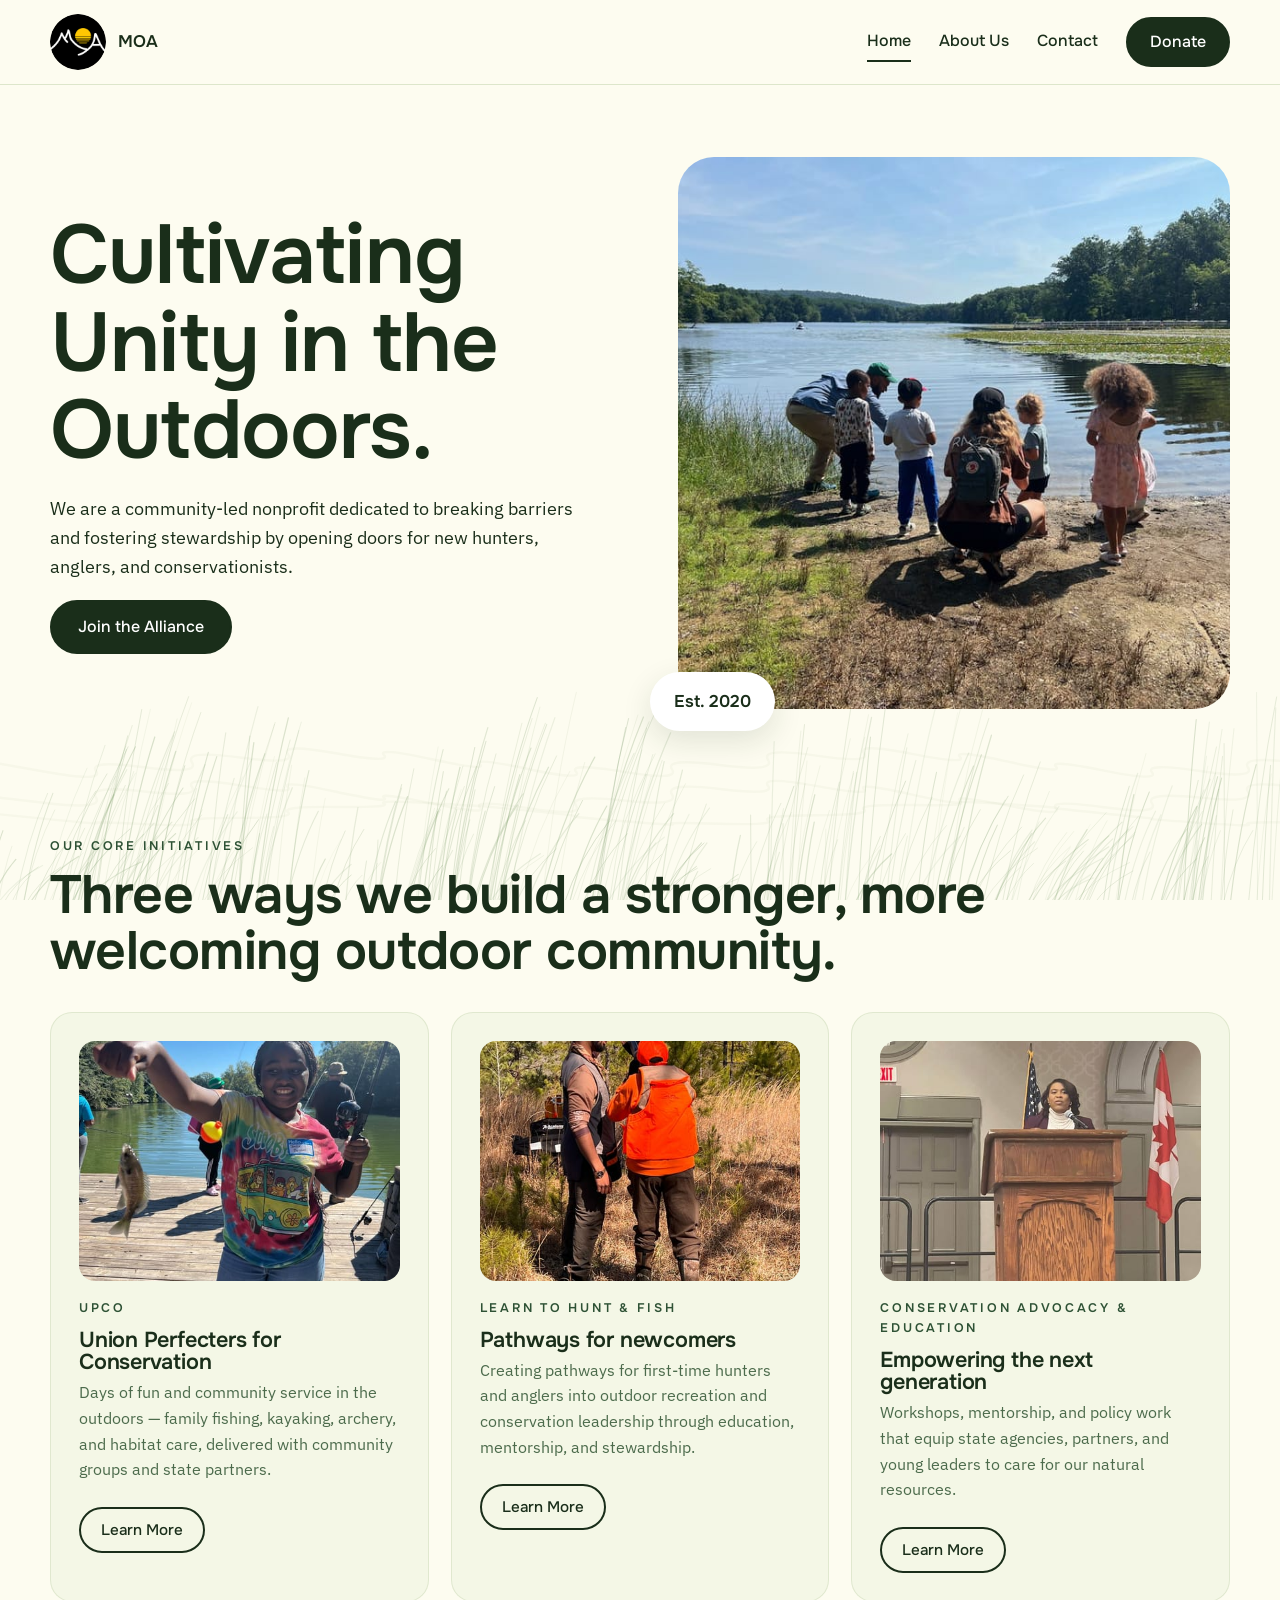
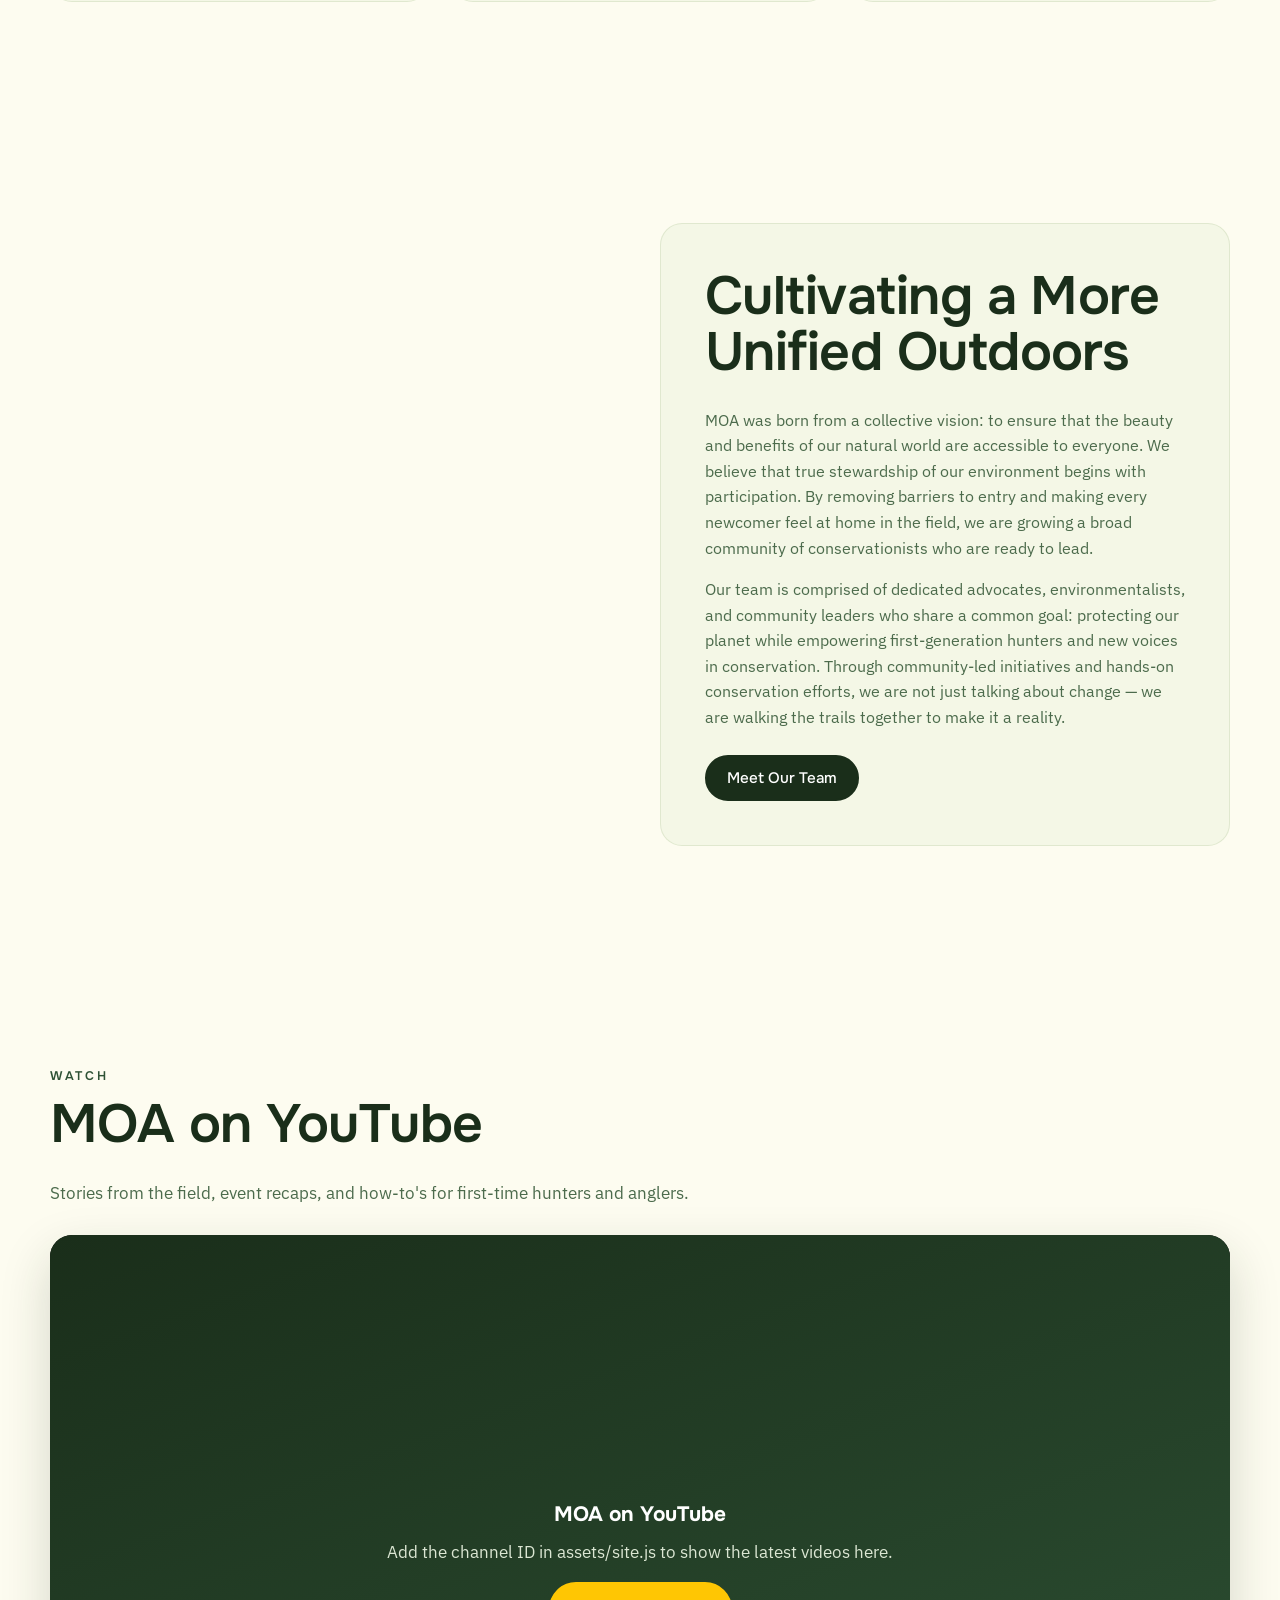
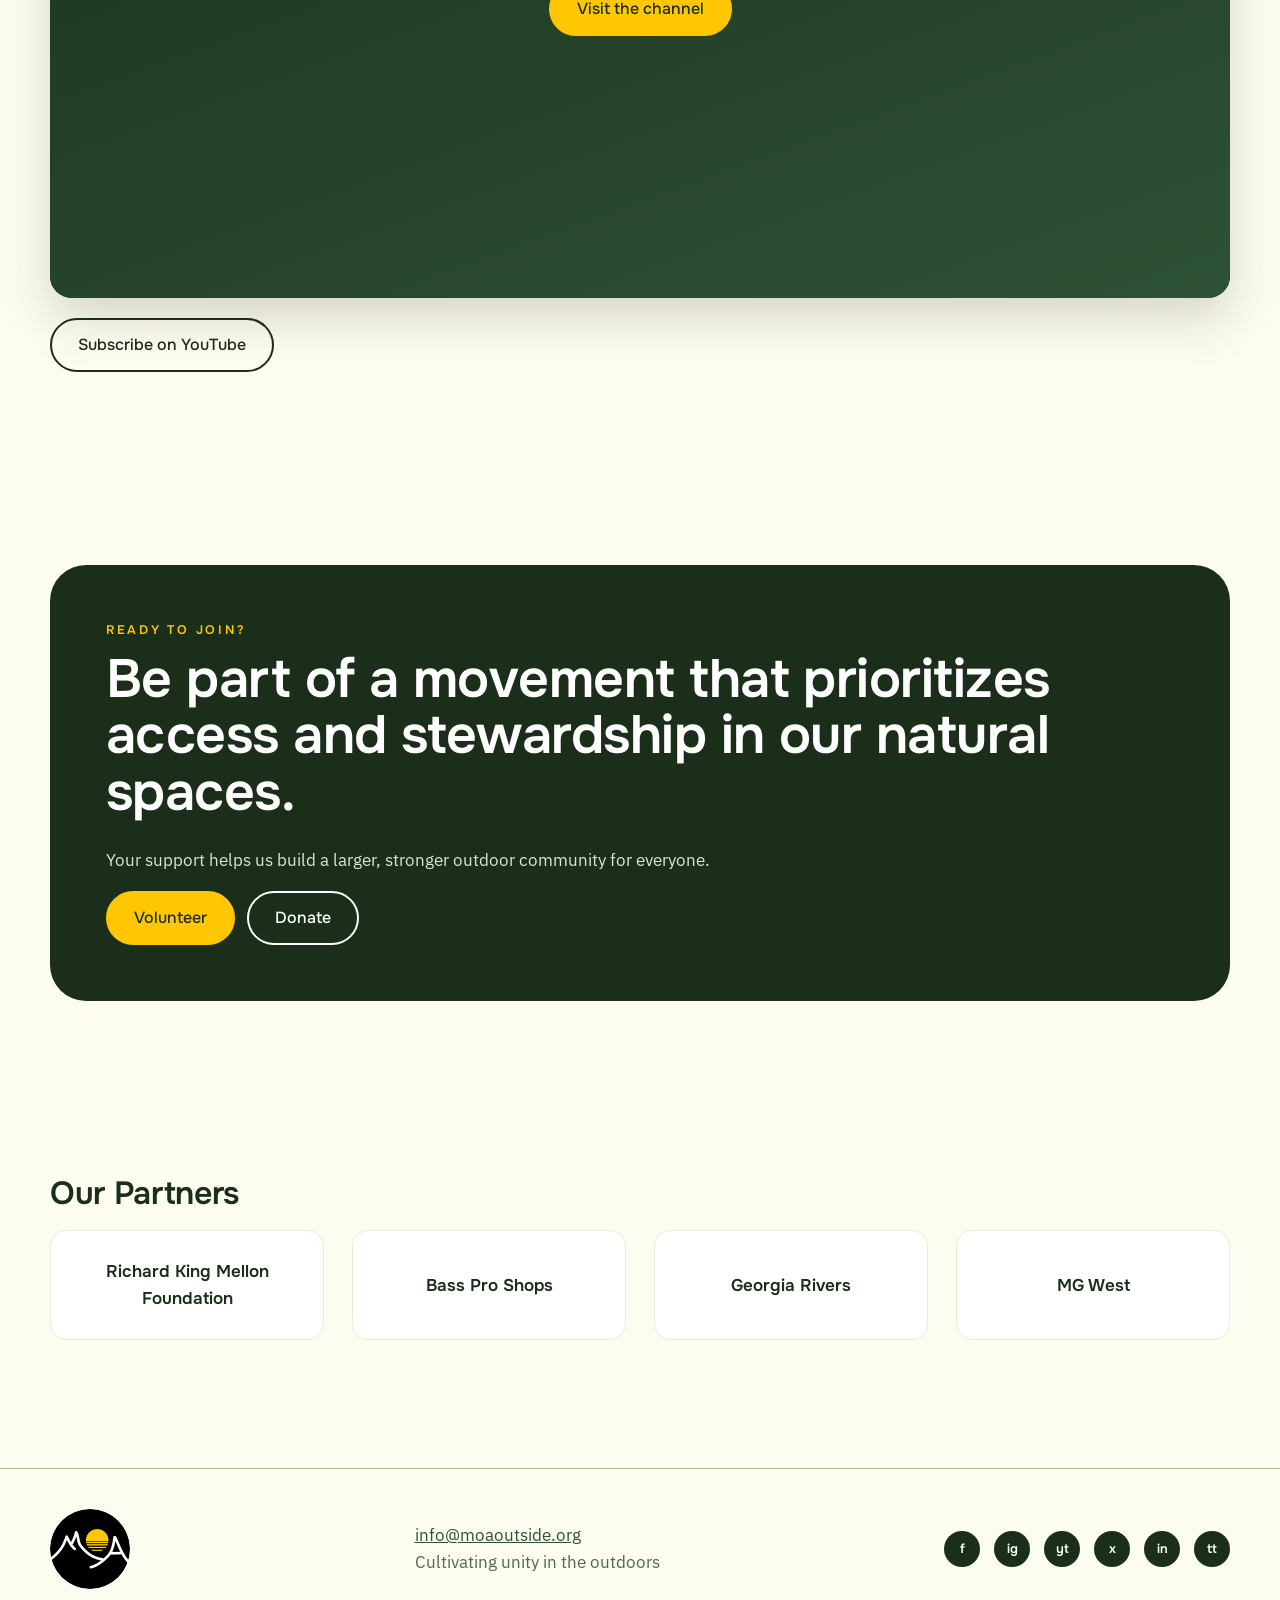
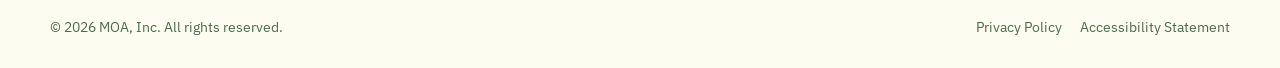
==== commit 8dee491d: "Donate: add /donate page wired to Stripe Payment Links via site config - assets/site.js: CONFIG.dona" ====
--- a/index.html
+++ b/index.html
@@ -21,7 +21,7 @@
     <a href="/" aria-current="page">Home</a>
     <a href="/about-us" >About Us</a>
     <a href="/contact" >Contact</a>
-    <a class="btn" href="/contact#donate">Donate</a>
+    <a class="btn" href="/donate">Donate</a>
   </nav>
 </div></header>
 <main id="main">
@@ -67,7 +67,7 @@
   <div class="kicker">Ready to Join?</div>
   <h2>Be part of a movement that prioritizes access and stewardship in our natural spaces.</h2>
   <p>Your support helps us build a larger, stronger outdoor community for everyone.</p>
-  <div class="actions"><a class="btn sun" href="/contact">Volunteer</a><a class="btn outline light" href="/contact#donate">Donate</a></div>
+  <div class="actions"><a class="btn sun" href="/contact">Volunteer</a><a class="btn outline light" href="/donate">Donate</a></div>
 </div></section>
 
 <section><div class="wrap">
--- a/assets/site.css
+++ b/assets/site.css
@@ -34,6 +34,7 @@
 :focus-visible{outline:3px solid var(--green);outline-offset:3px;border-radius:6px}
 .btn:focus-visible,.social a:focus-visible{border-radius:999px}
 .dark :focus-visible{outline-color:var(--sun)}
+[hidden]{display:none!important}
 .skip{position:absolute;left:16px;top:-60px;z-index:50;background:var(--forest);color:#fff;padding:10px 18px;border-radius:999px;font-family:var(--font-head);text-decoration:none;transition:top .15s}
 .skip:focus{top:12px}
 @media (prefers-reduced-motion:reduce){html{scroll-behavior:auto}.btn,.social a{transition:none}.btn:hover,.social a:hover{transform:none}}
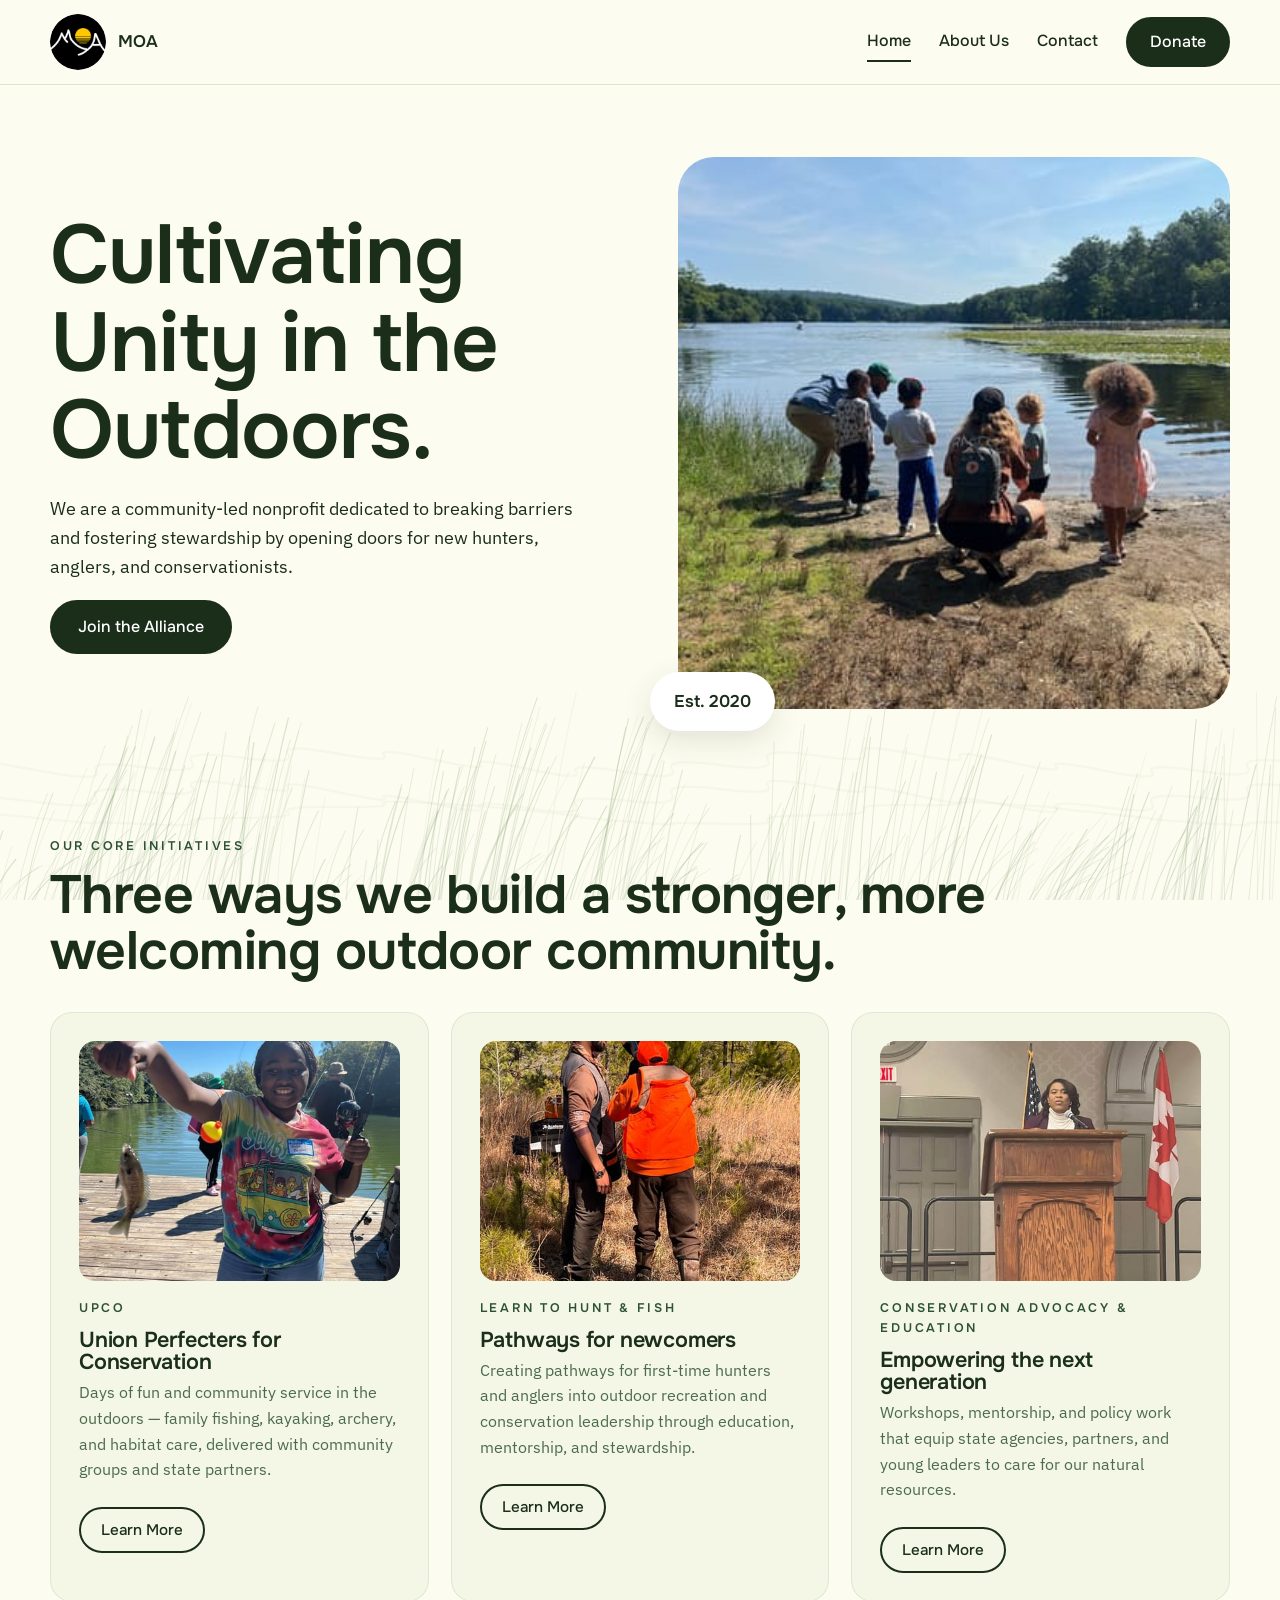
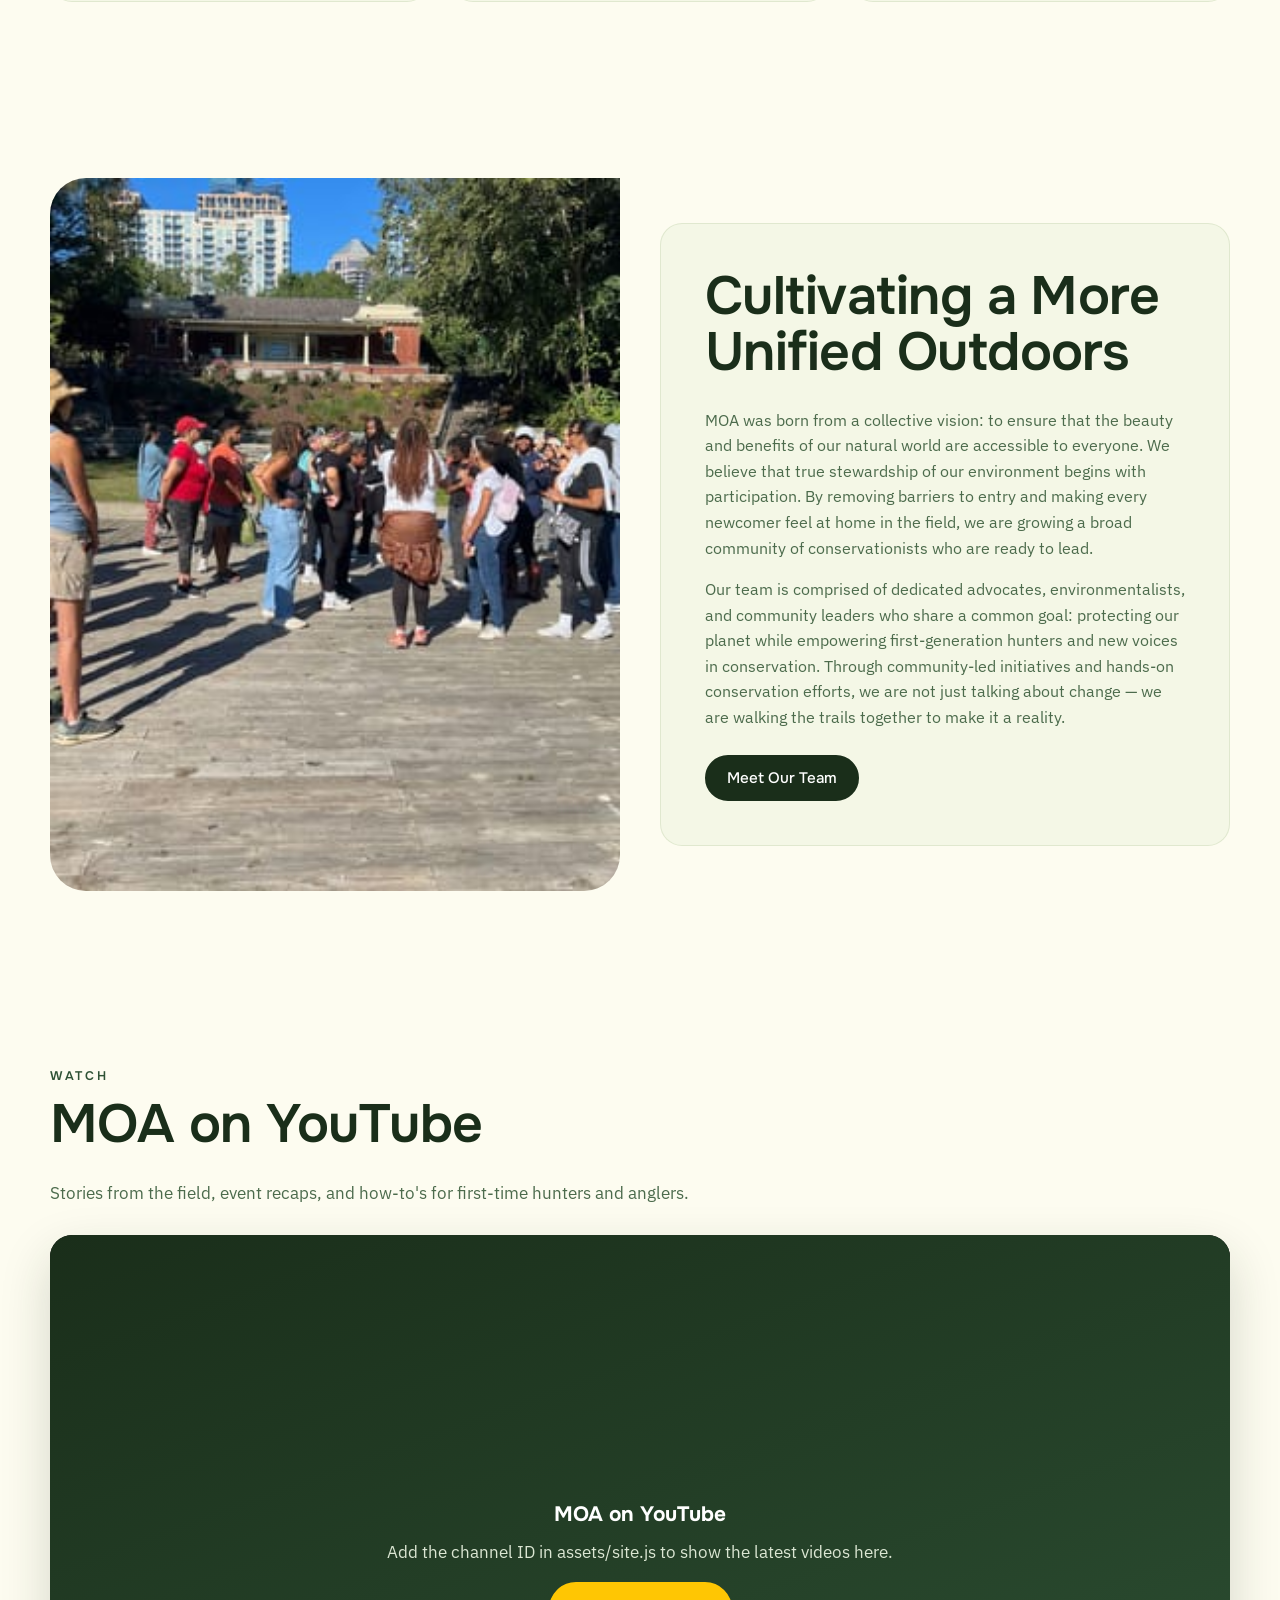
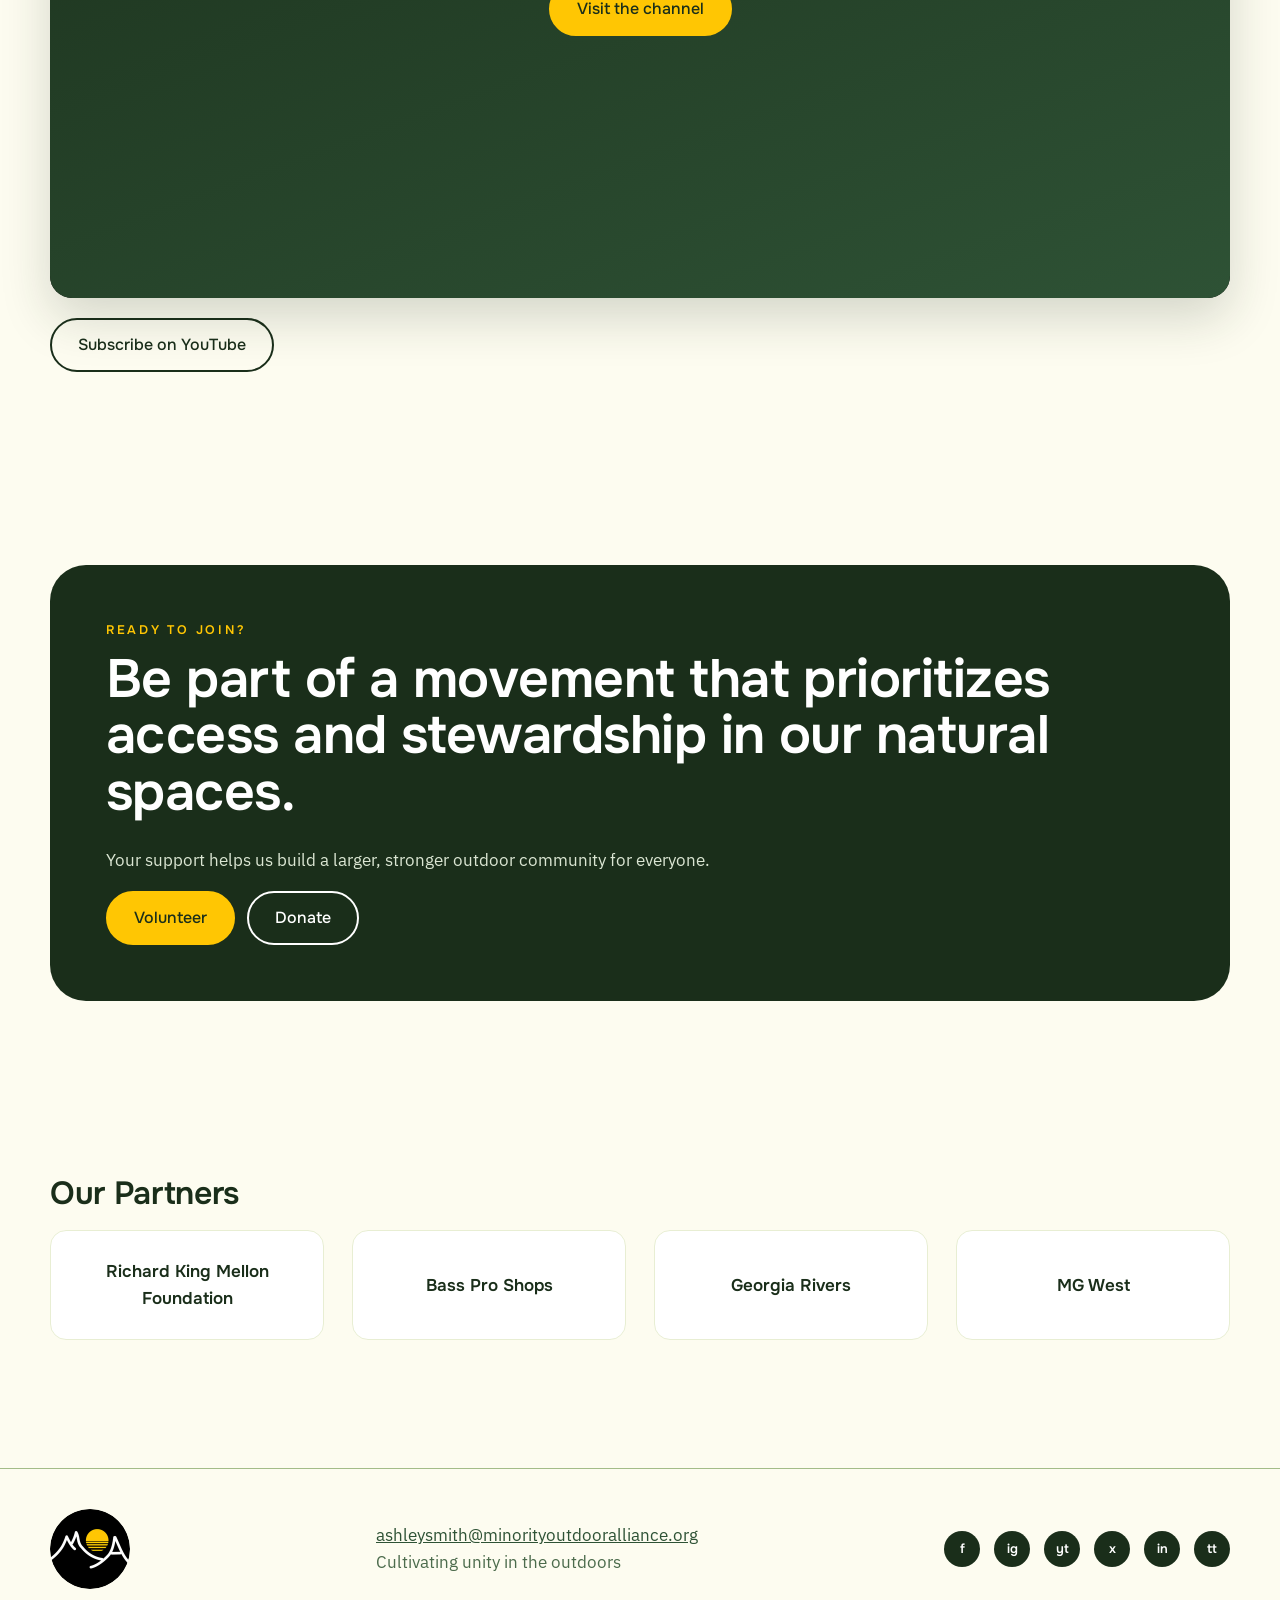
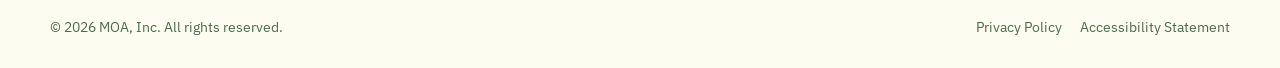
==== commit fbb4ca17: "Contact email: use ashleysmith@minorityoutdooralliance.org everywhere Co-Authored-By: Claude Fable 5" ====
--- a/index.html
+++ b/index.html
@@ -82,7 +82,7 @@
 <footer class="site-footer"><div class="wrap">
   <div class="row">
     <img src="/assets/logos/moa-badge-160.png" alt="MOA" width="80" height="80" loading="lazy">
-    <div><a href="mailto:info@moaoutside.org">info@moaoutside.org</a><br><span class="muted">Cultivating unity in the outdoors</span></div>
+    <div><a href="mailto:ashleysmith@minorityoutdooralliance.org">ashleysmith@minorityoutdooralliance.org</a><br><span class="muted">Cultivating unity in the outdoors</span></div>
     <div class="social">
       <a data-social="facebook" href="#" aria-label="Facebook">f</a><a data-social="instagram" href="#" aria-label="Instagram">ig</a><a data-social="youtube" href="#" aria-label="YouTube">yt</a><a data-social="x" href="#" aria-label="X">x</a><a data-social="linkedin" href="#" aria-label="LinkedIn">in</a><a data-social="tiktok" href="#" aria-label="TikTok">tt</a>
     </div>
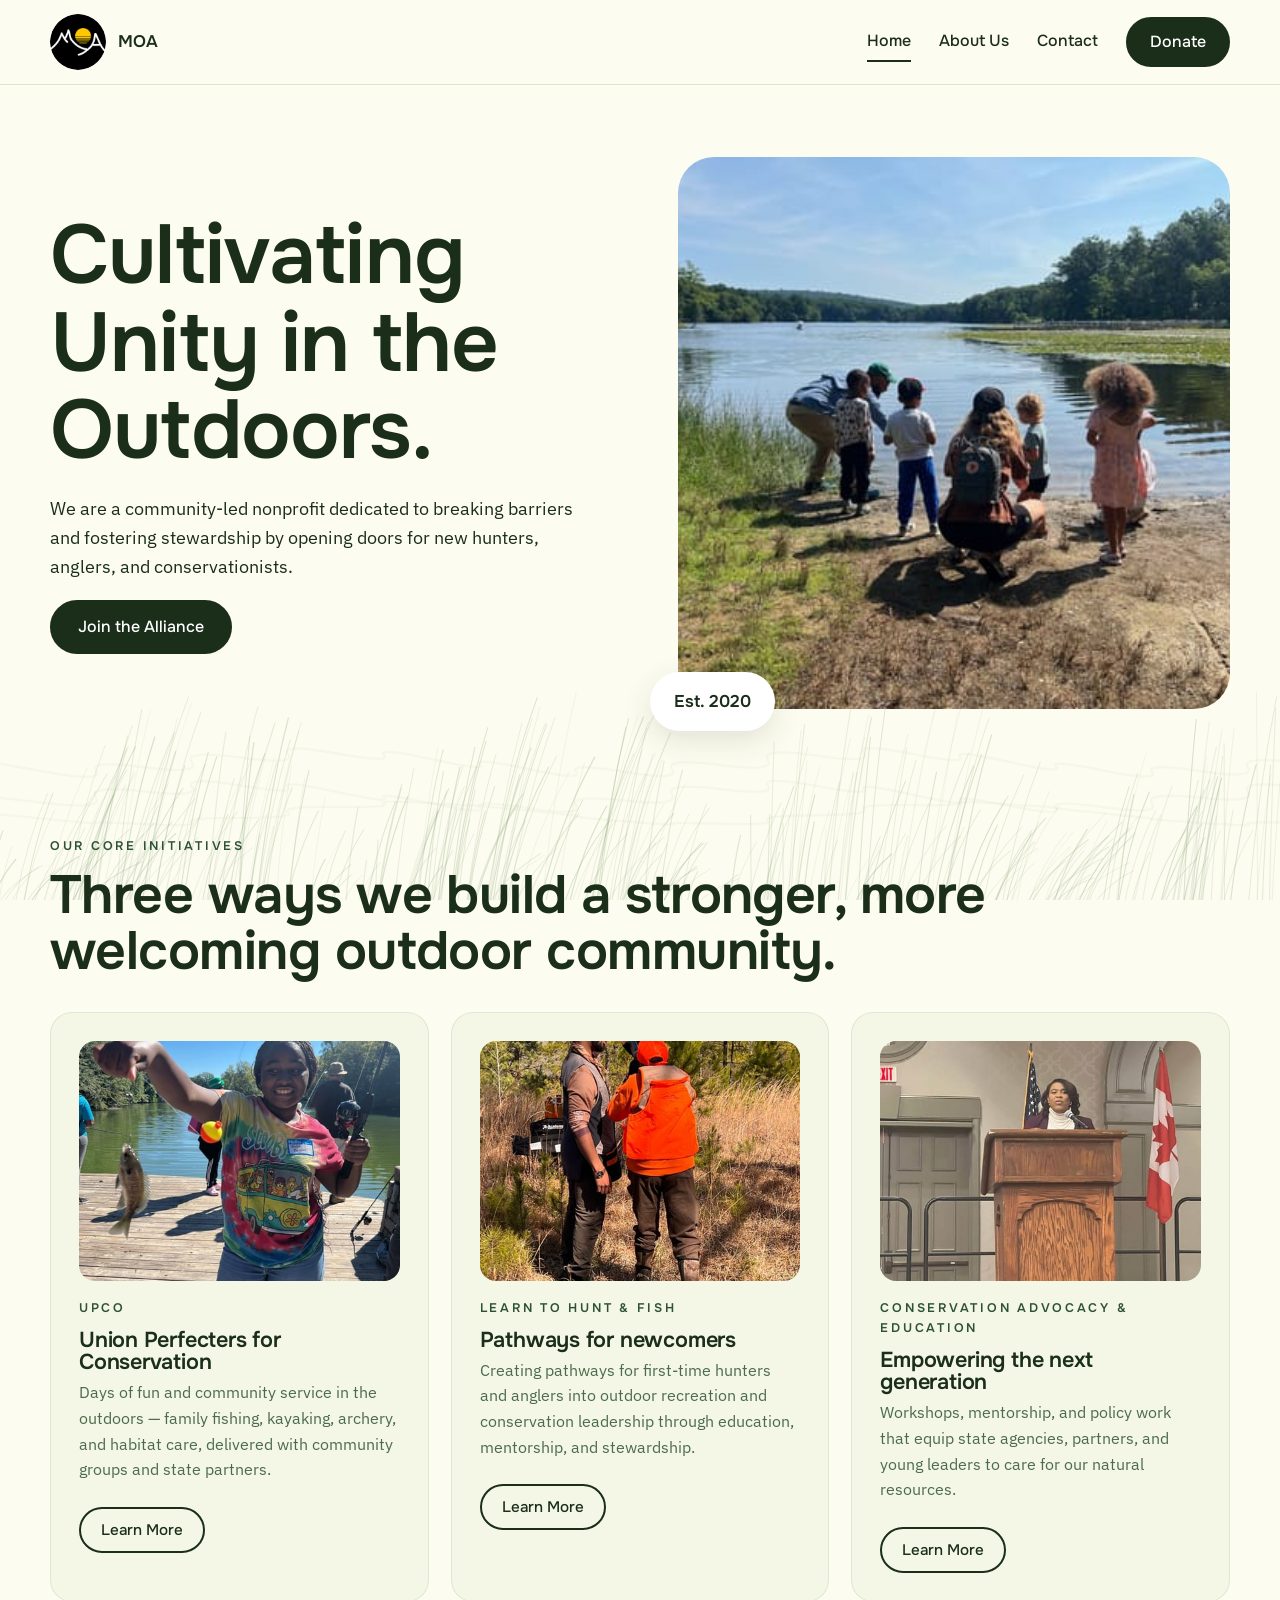
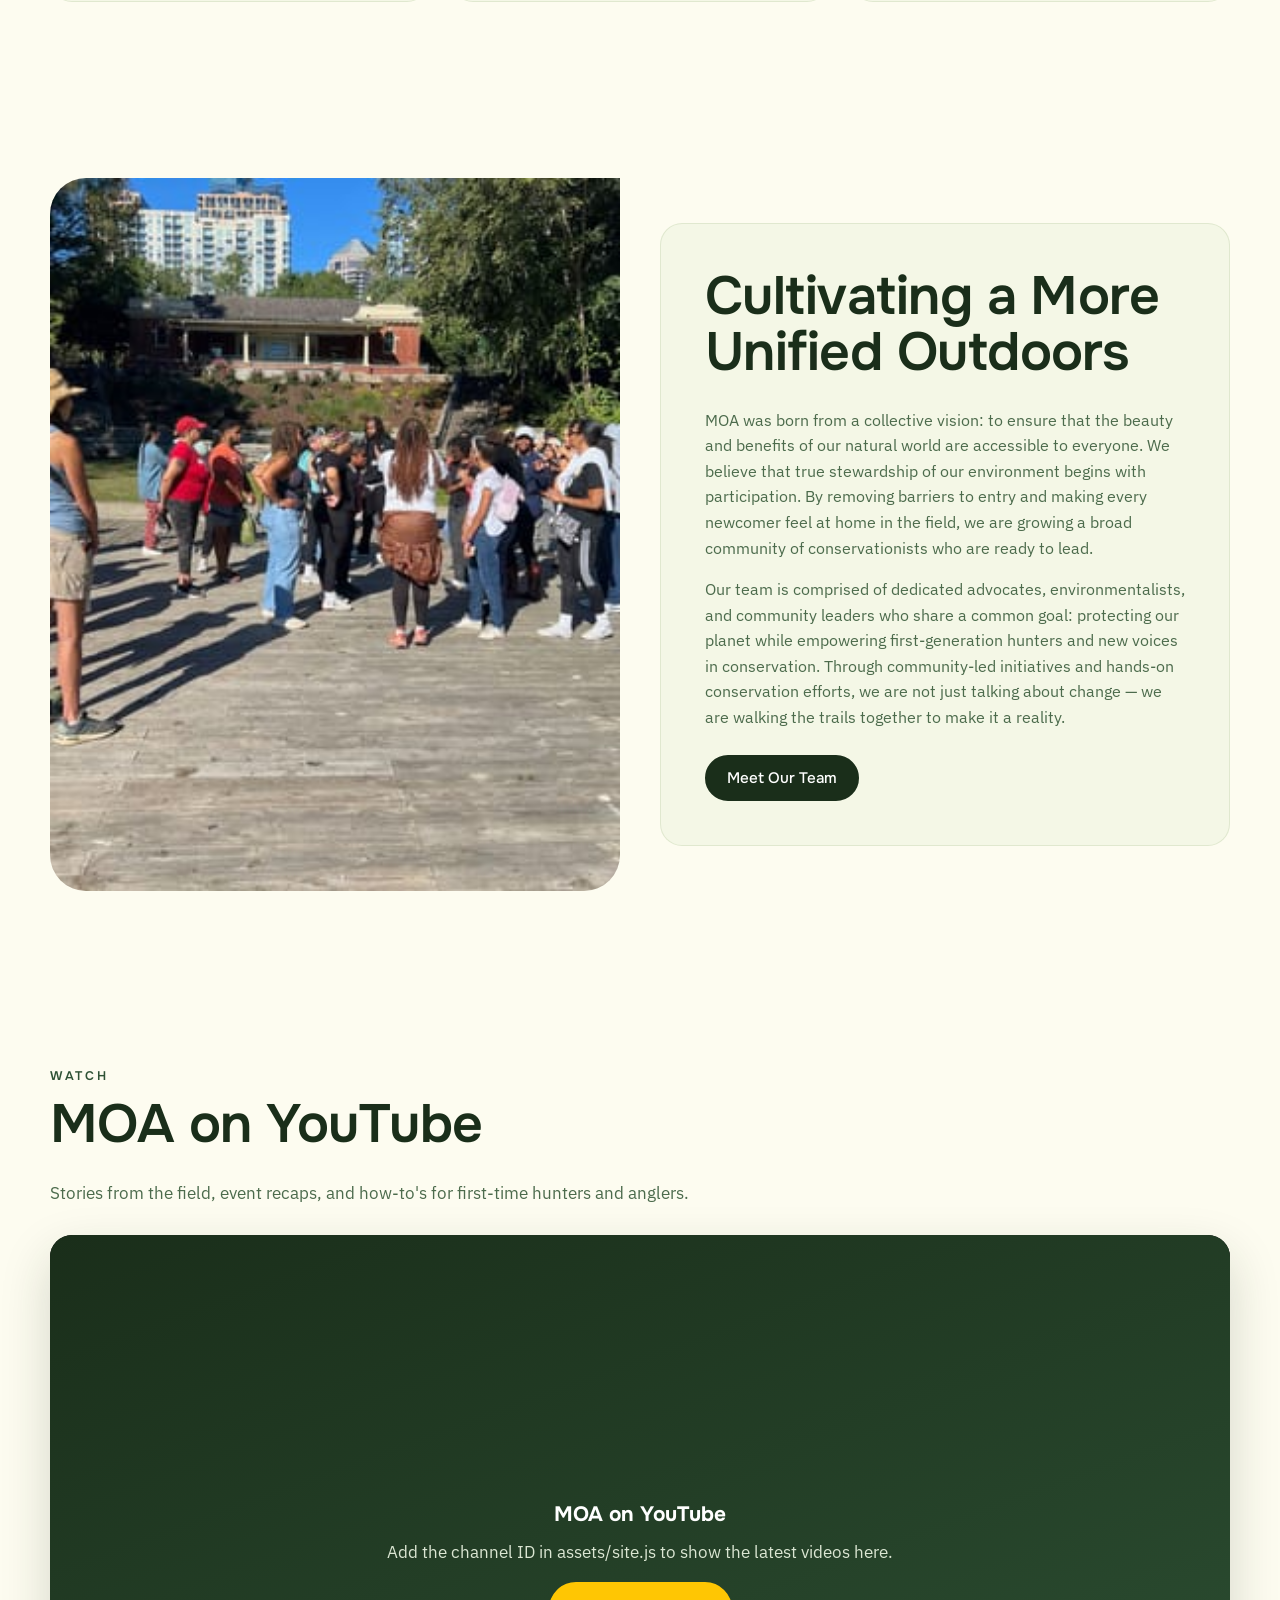
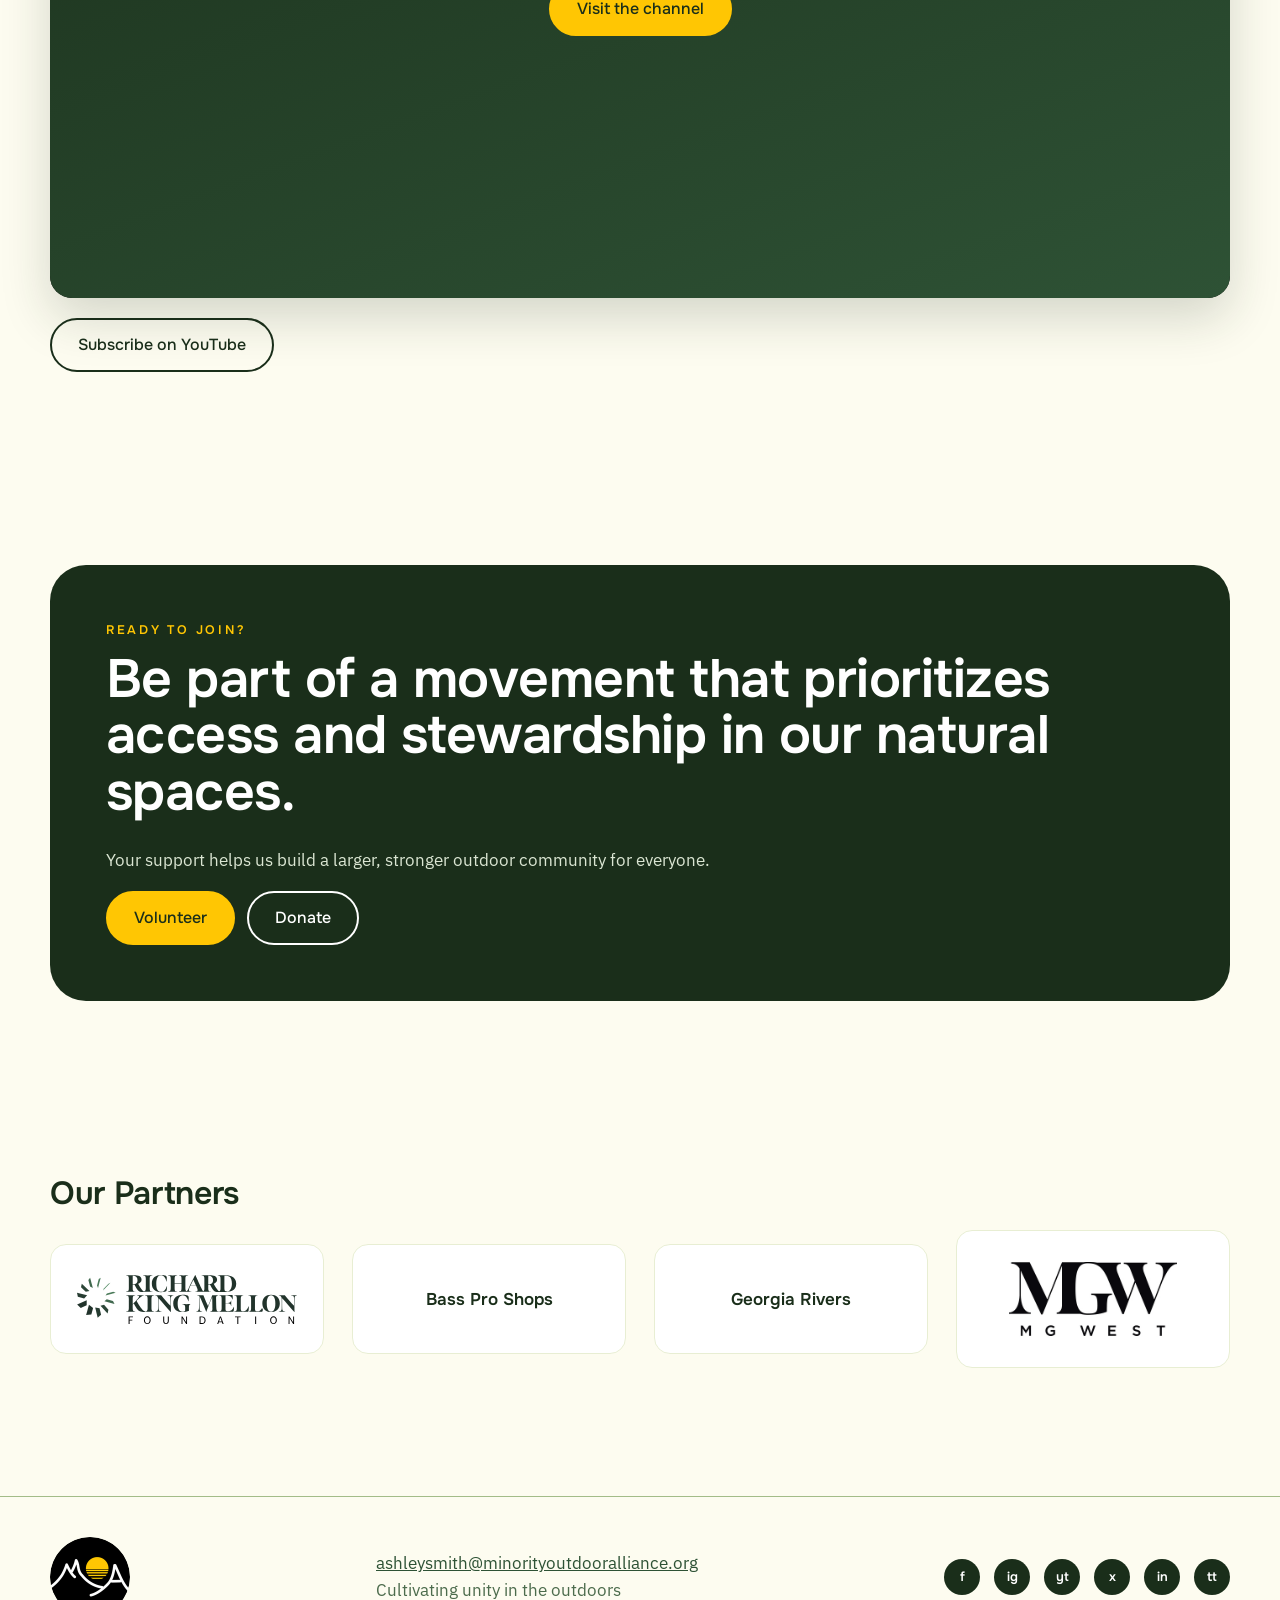
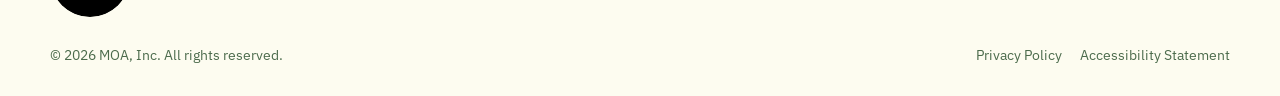
==== commit 282b9beb: "Partners: add R. K. Mellon Foundation and MG West logos Co-Authored-By: Claude Fable 5.1 <noreply@an" ====
--- a/index.html
+++ b/index.html
@@ -73,9 +73,9 @@
 <section><div class="wrap">
   <h2 style="font-size:2rem">Our Partners</h2>
   <div class="partners" style="margin-top:20px">
-    <div>Richard King Mellon Foundation</div><div>Bass Pro Shops</div><div>Georgia Rivers</div><div>MG West</div>
+    <div><img src="/assets/logos/partner-rk-mellon.svg" alt="Richard King Mellon Foundation" width="259" height="58" loading="lazy"></div><div>Bass Pro Shops</div><div>Georgia Rivers</div><div><img src="/assets/logos/partner-mg-west.png" alt="MG West" width="400" height="200" loading="lazy" style="max-height:84px"></div>
   </div>
-  <!-- Drop partner logo files in assets/logos/ and swap the text tiles above for <img> tags. -->
+  <!-- Bass Pro Shops and Georgia Rivers: swap the text tiles for <img> tags once their logo files are in assets/logos/. -->
 </div></section>
 
 </main>
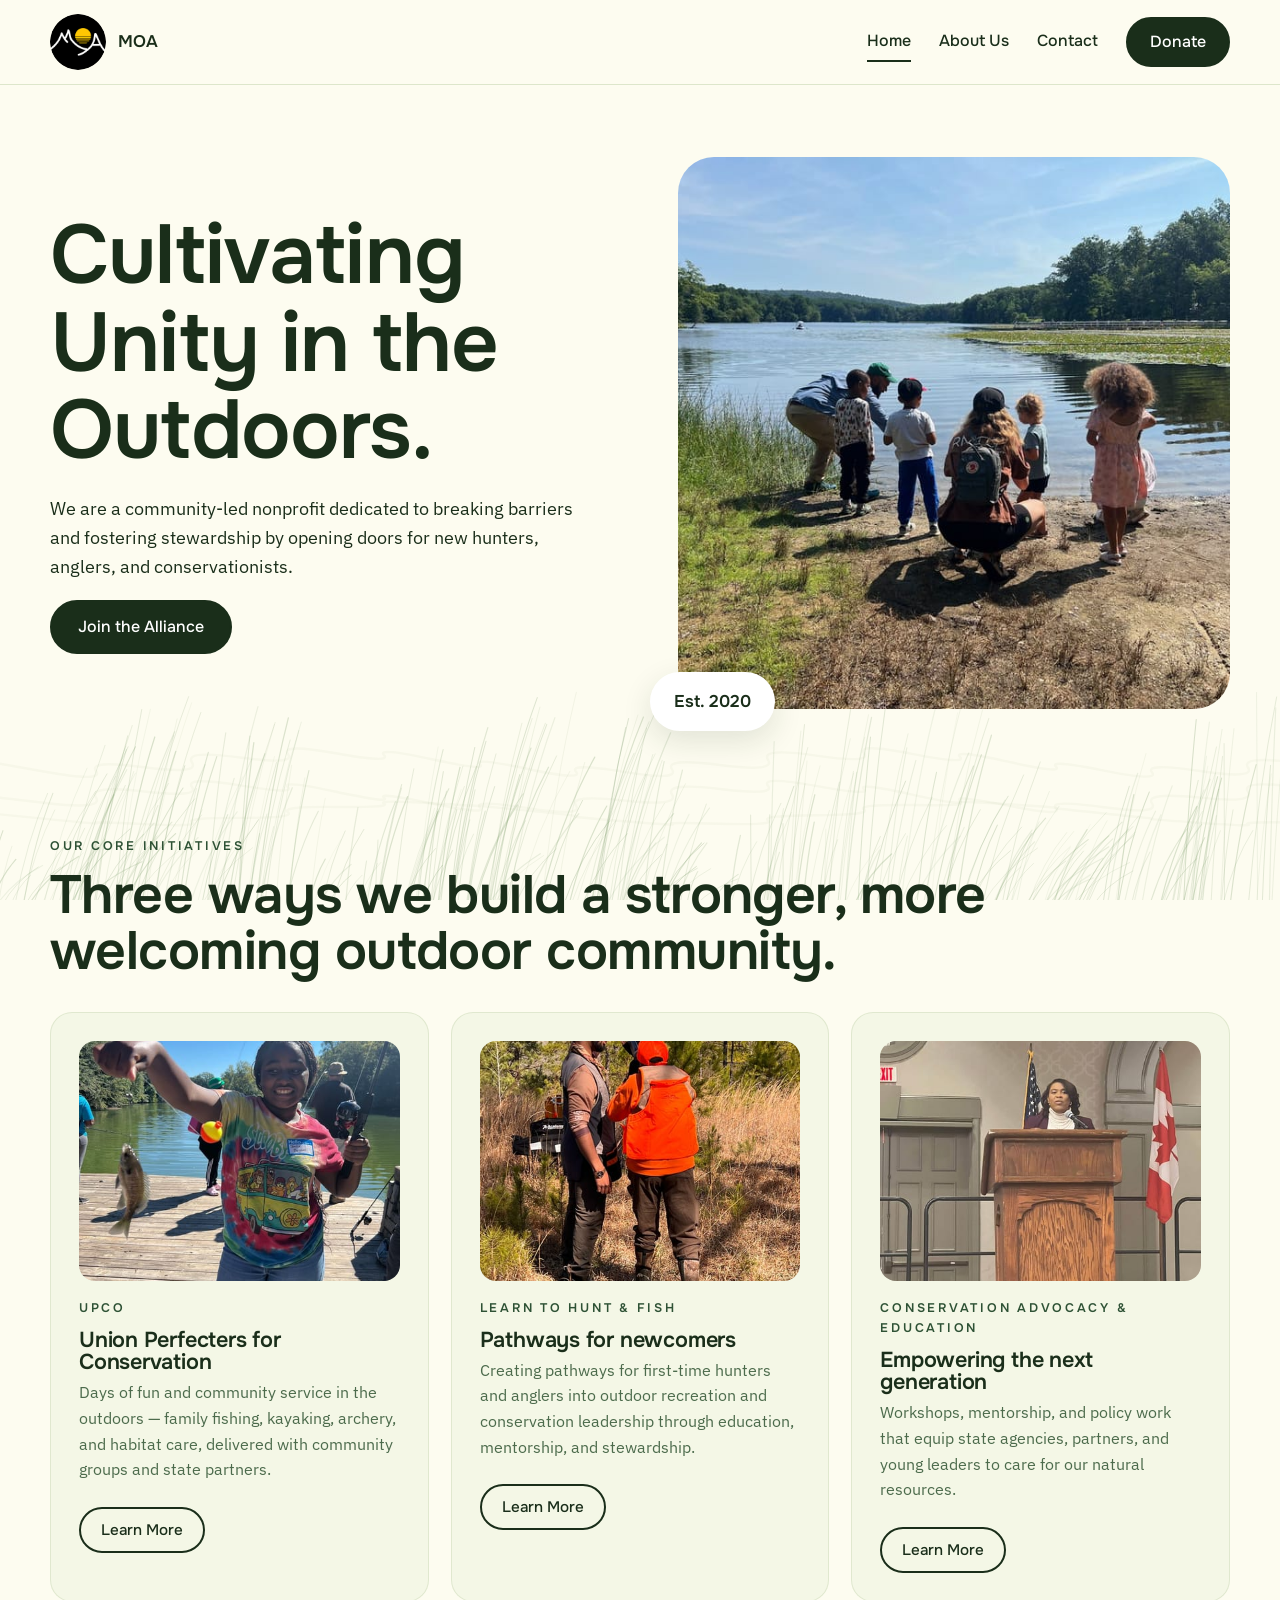
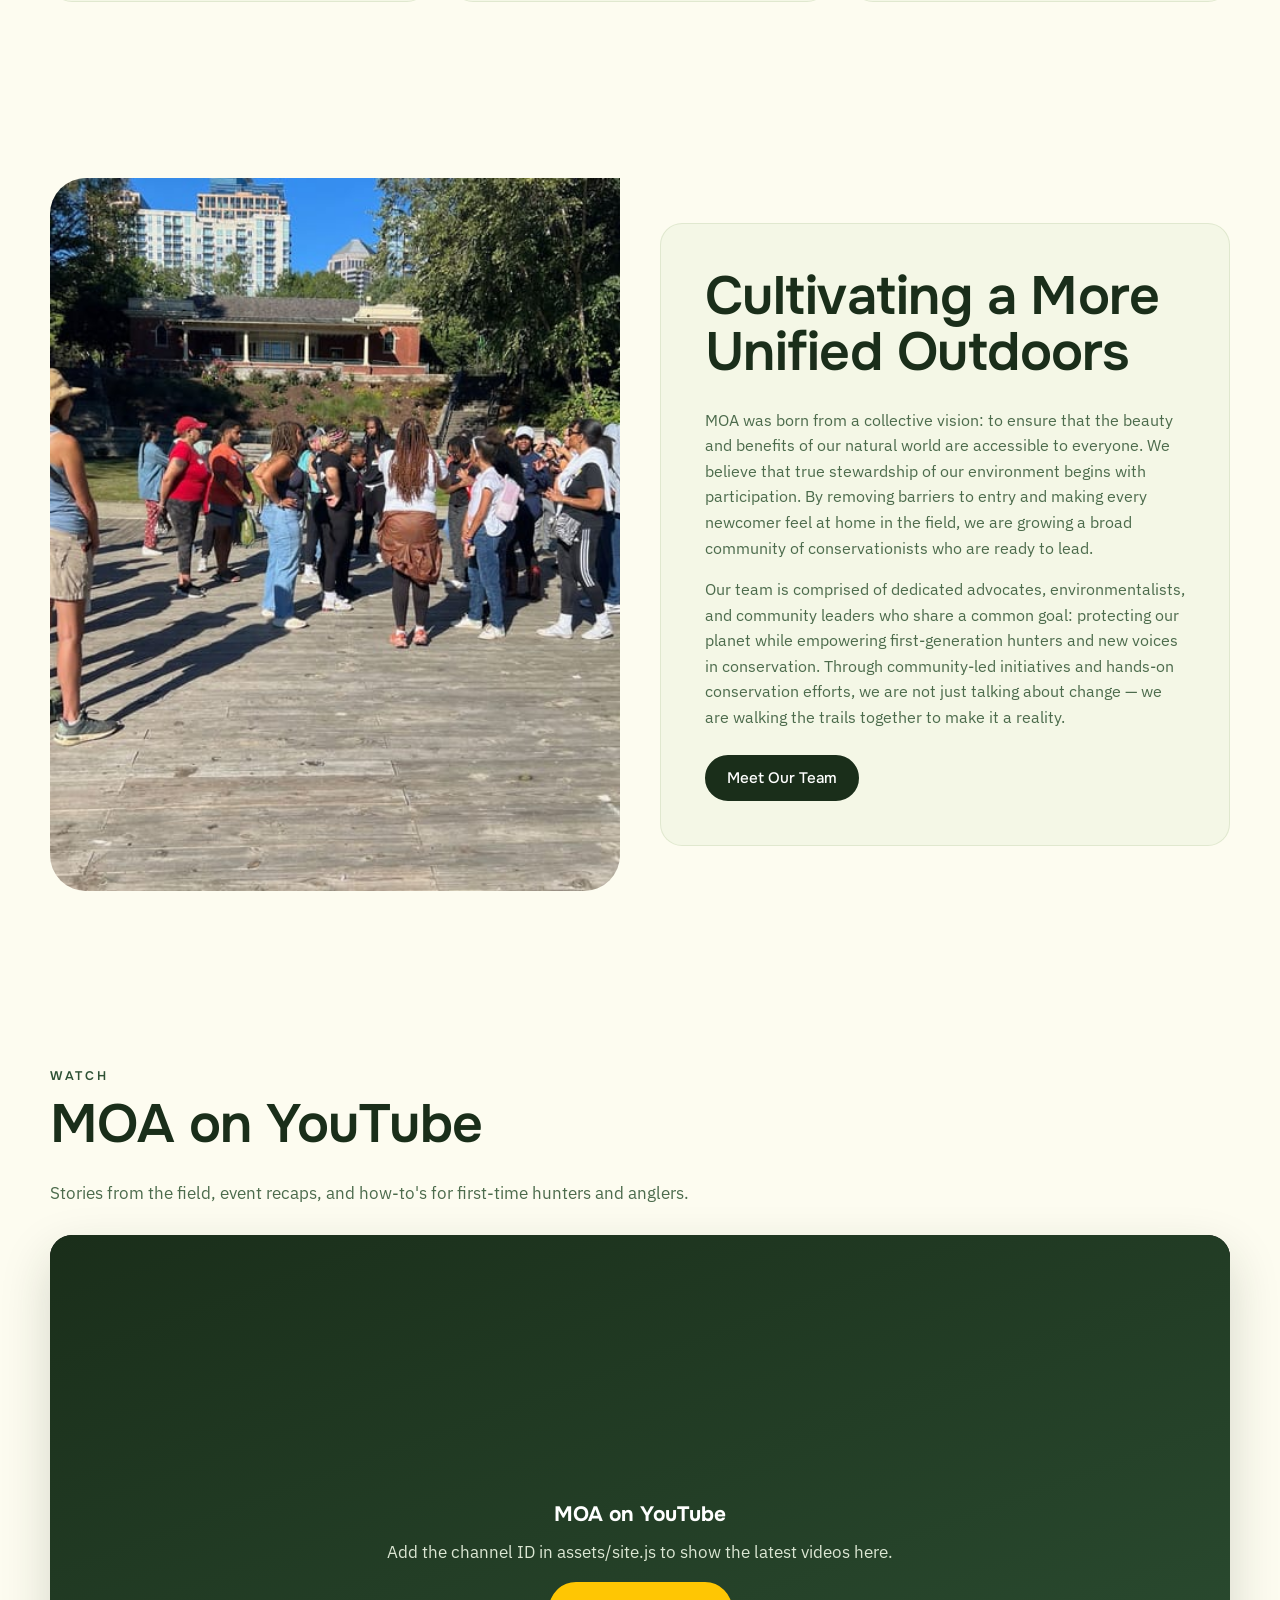
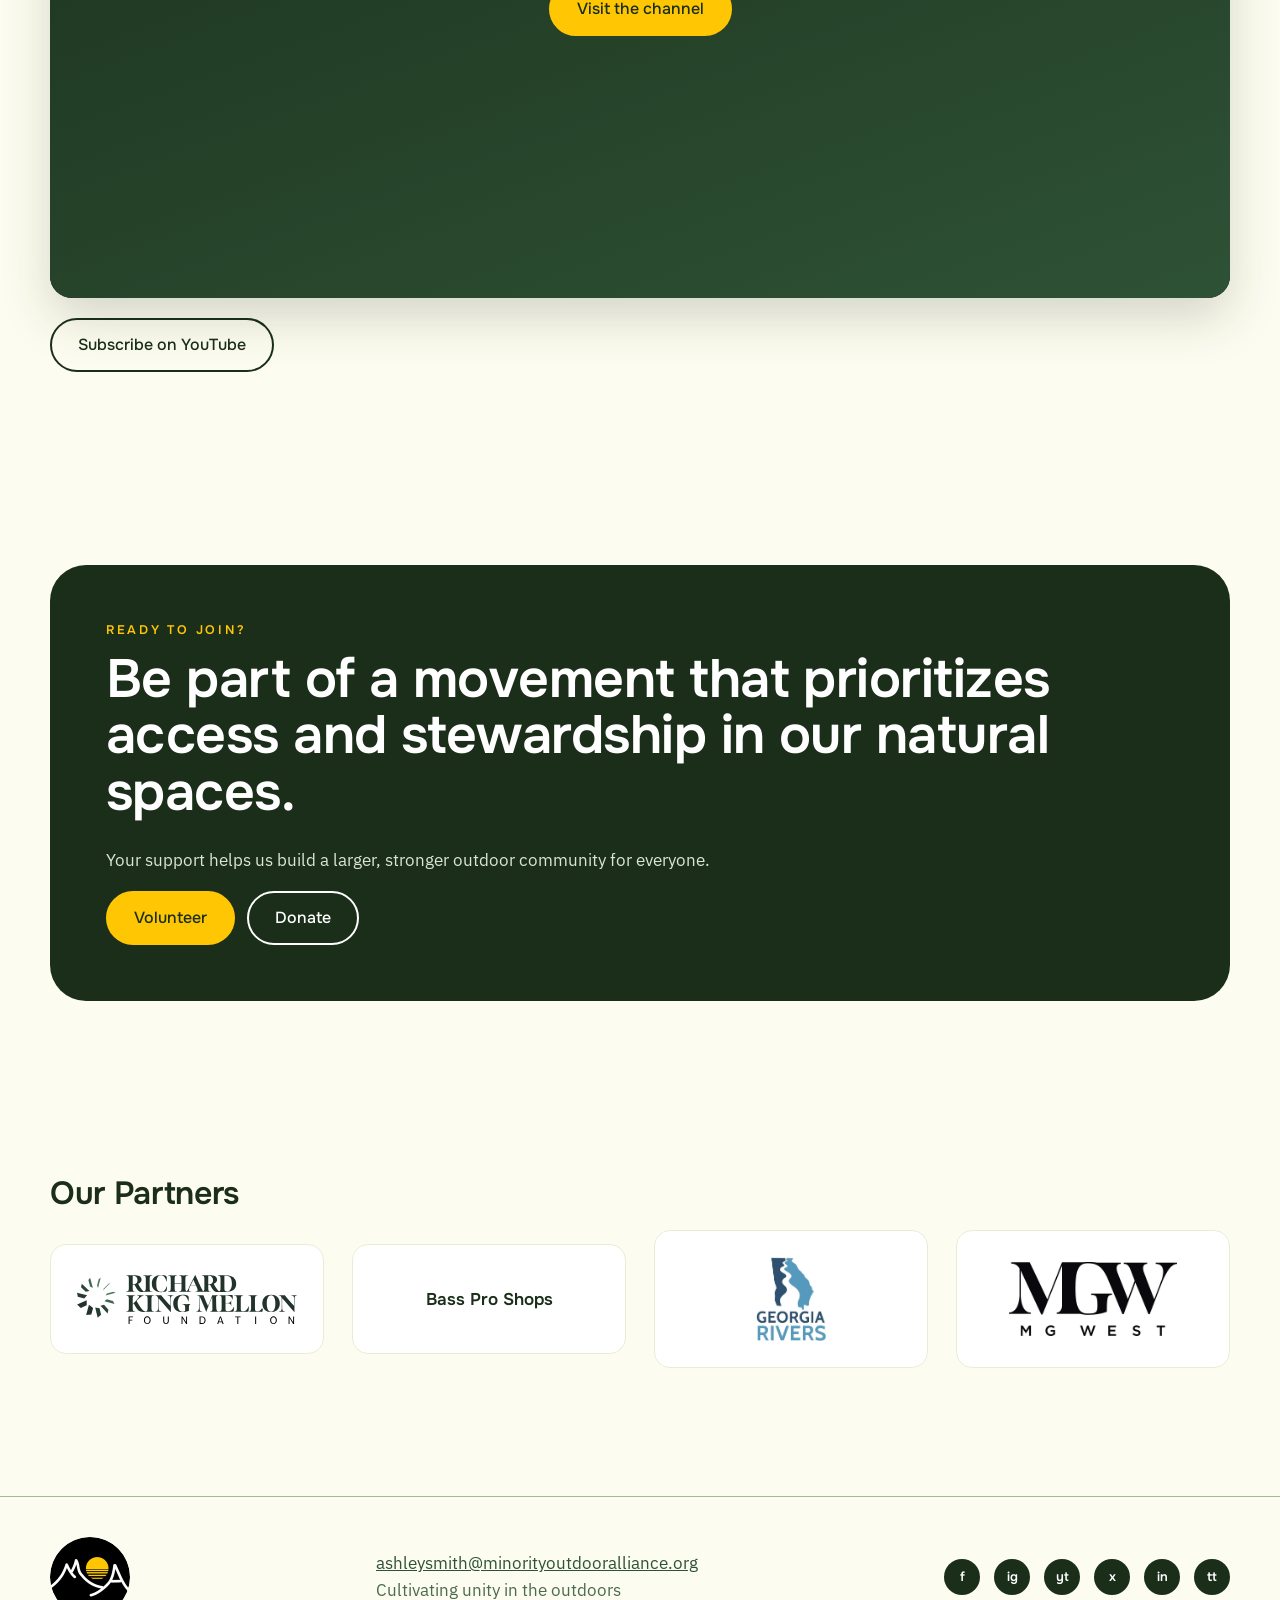
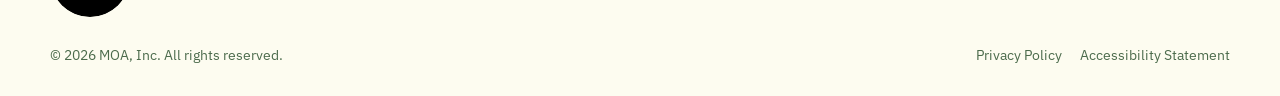
==== commit 301e9e73: "Partners: add Georgia Rivers logo Co-Authored-By: Claude Fable 5.1 <noreply@anthropic.com>" ====
--- a/index.html
+++ b/index.html
@@ -73,9 +73,9 @@
 <section><div class="wrap">
   <h2 style="font-size:2rem">Our Partners</h2>
   <div class="partners" style="margin-top:20px">
-    <div><img src="/assets/logos/partner-rk-mellon.svg" alt="Richard King Mellon Foundation" width="259" height="58" loading="lazy"></div><div>Bass Pro Shops</div><div>Georgia Rivers</div><div><img src="/assets/logos/partner-mg-west.png" alt="MG West" width="400" height="200" loading="lazy" style="max-height:84px"></div>
+    <div><img src="/assets/logos/partner-rk-mellon.svg" alt="Richard King Mellon Foundation" width="259" height="58" loading="lazy"></div><div>Bass Pro Shops</div><div><img src="/assets/logos/partner-georgia-rivers.png" alt="Georgia Rivers" width="649" height="770" loading="lazy" style="max-height:84px"></div><div><img src="/assets/logos/partner-mg-west.png" alt="MG West" width="400" height="200" loading="lazy" style="max-height:84px"></div>
   </div>
-  <!-- Bass Pro Shops and Georgia Rivers: swap the text tiles for <img> tags once their logo files are in assets/logos/. -->
+  <!-- Bass Pro Shops: swap the text tile for <img> tags once their logo files are in assets/logos/. -->
 </div></section>
 
 </main>
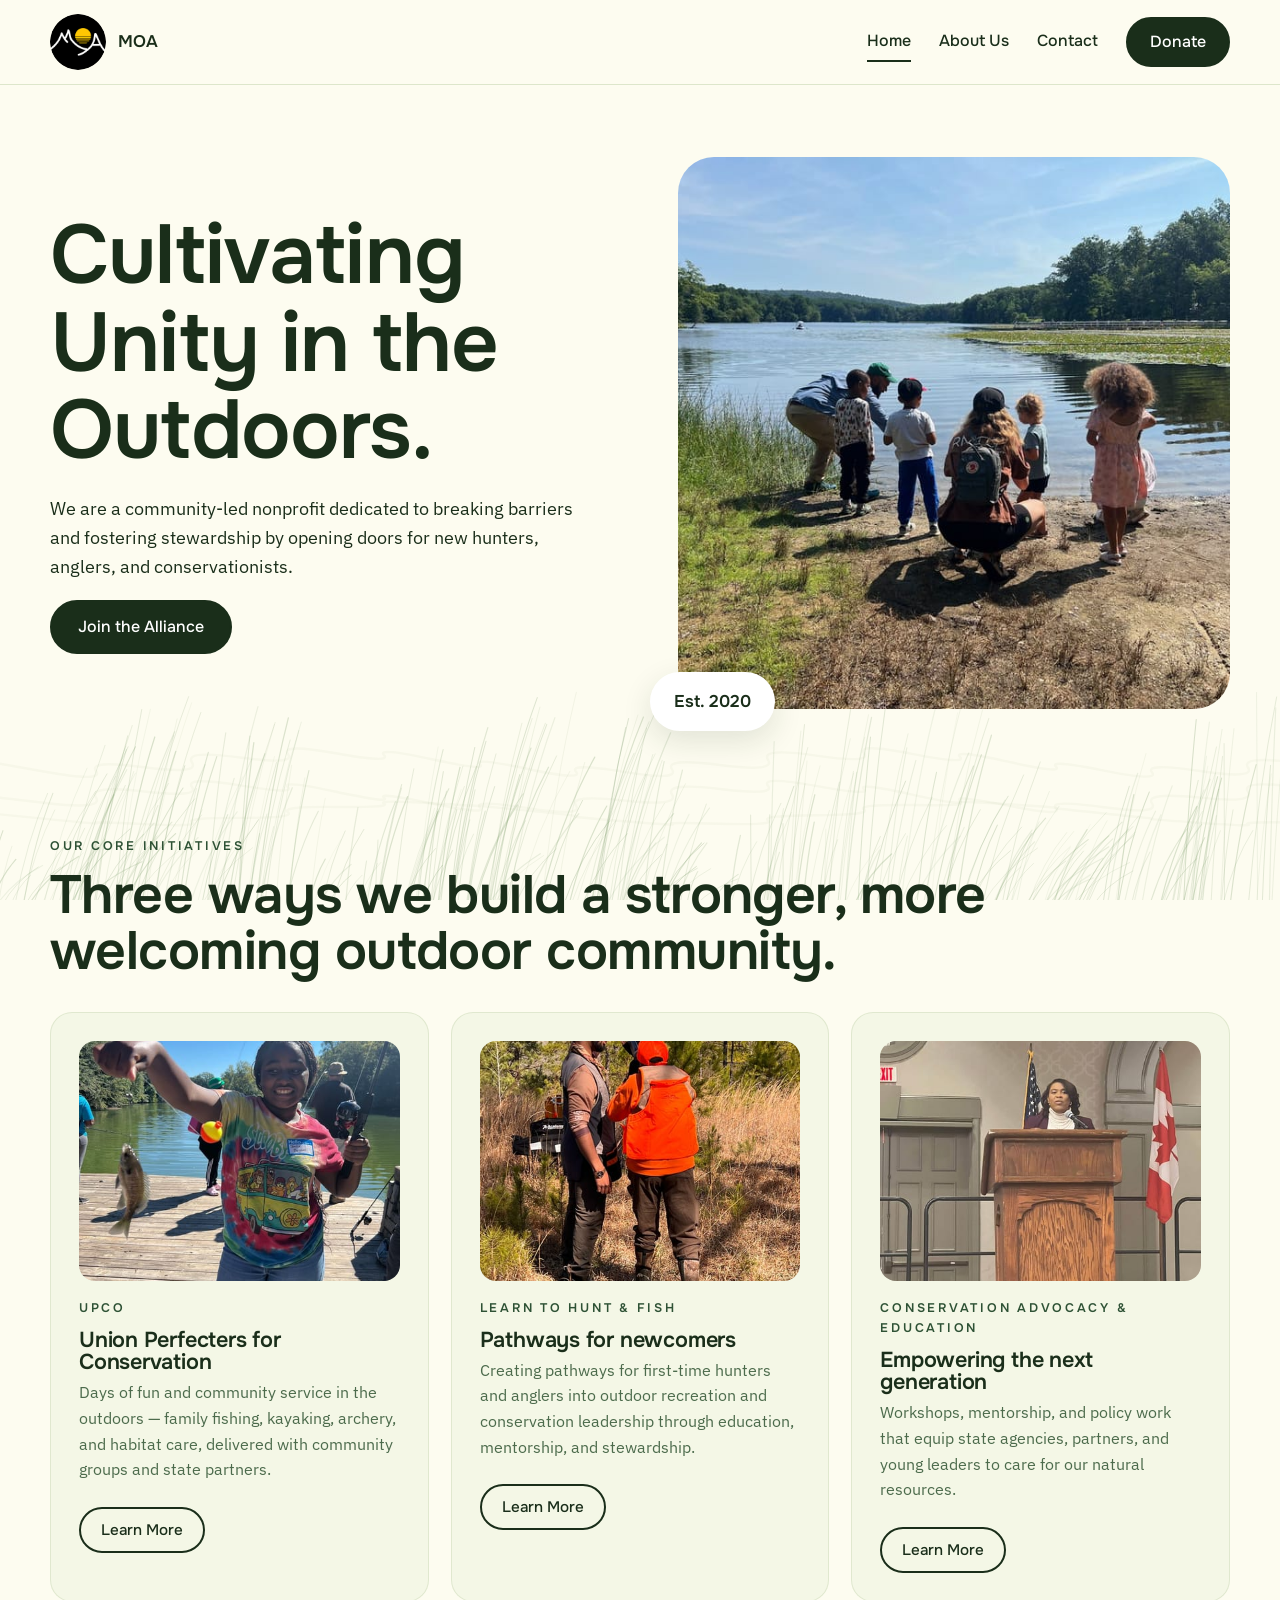
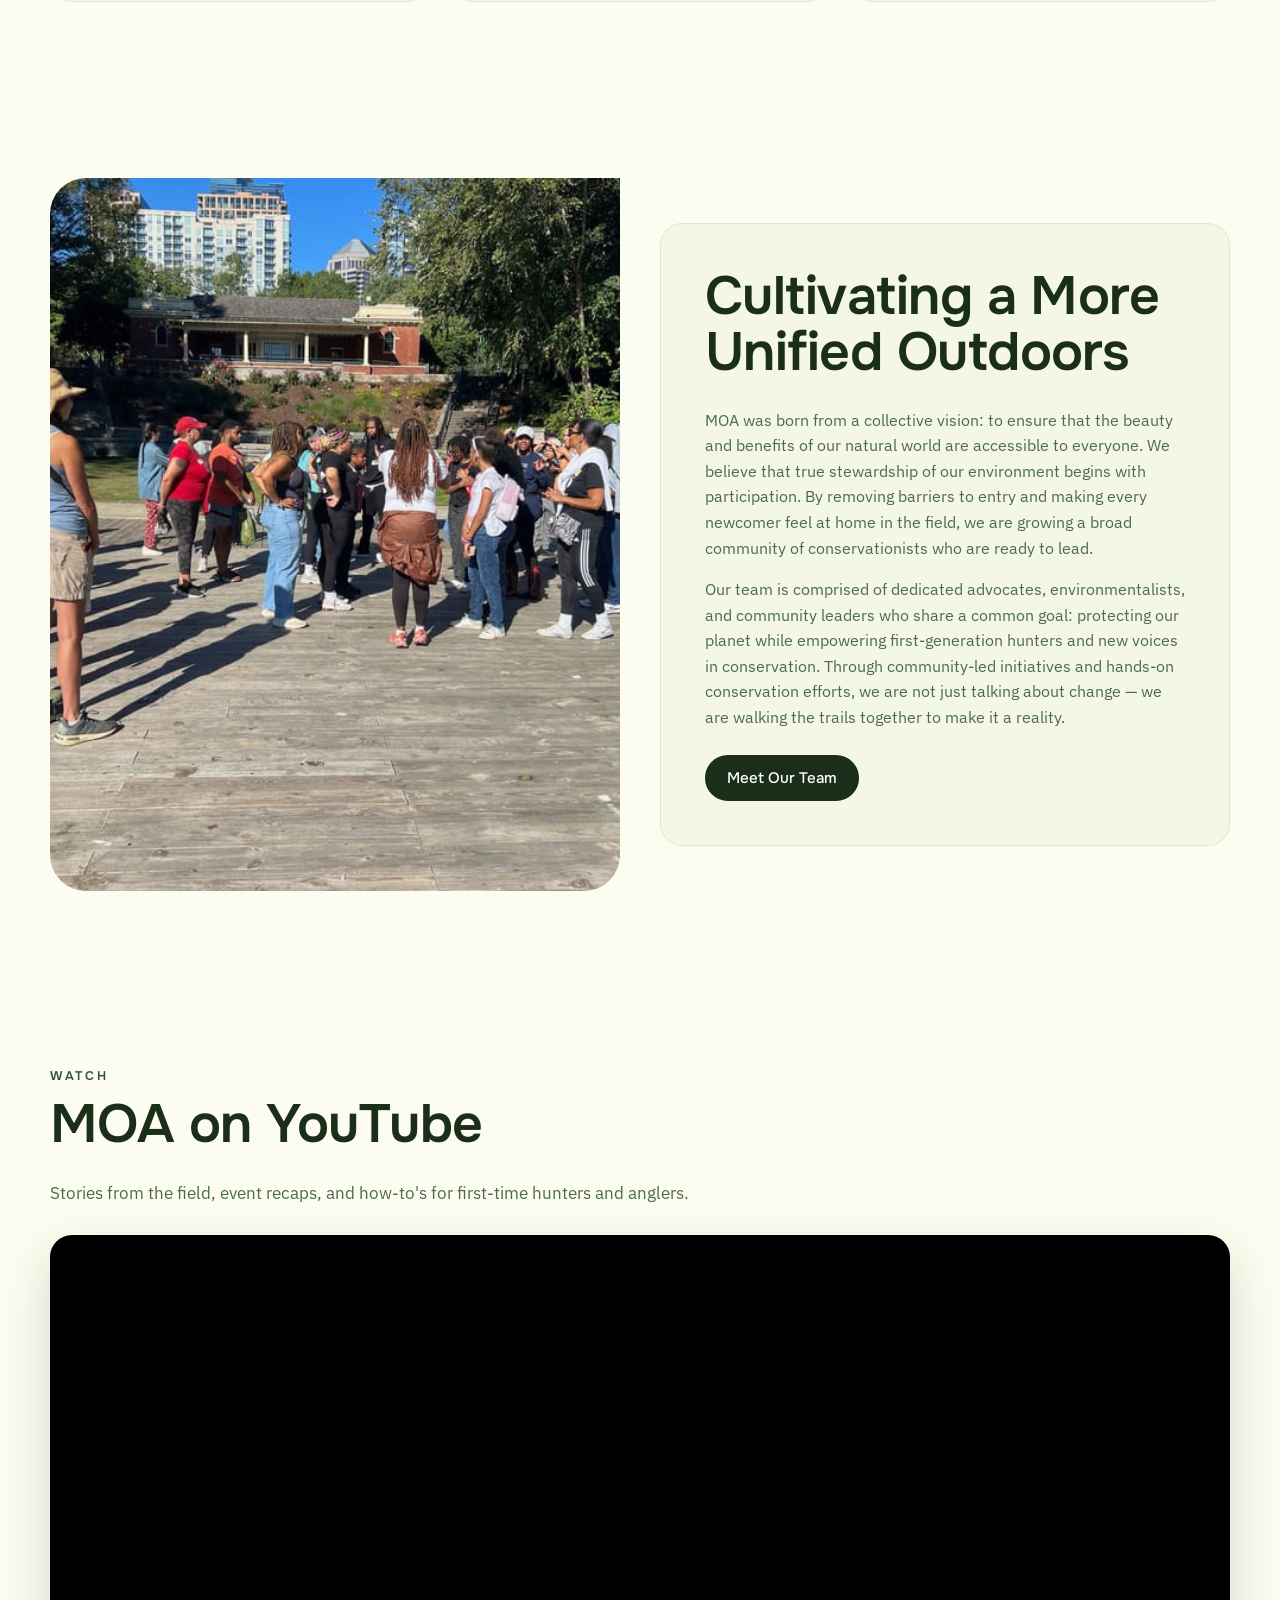
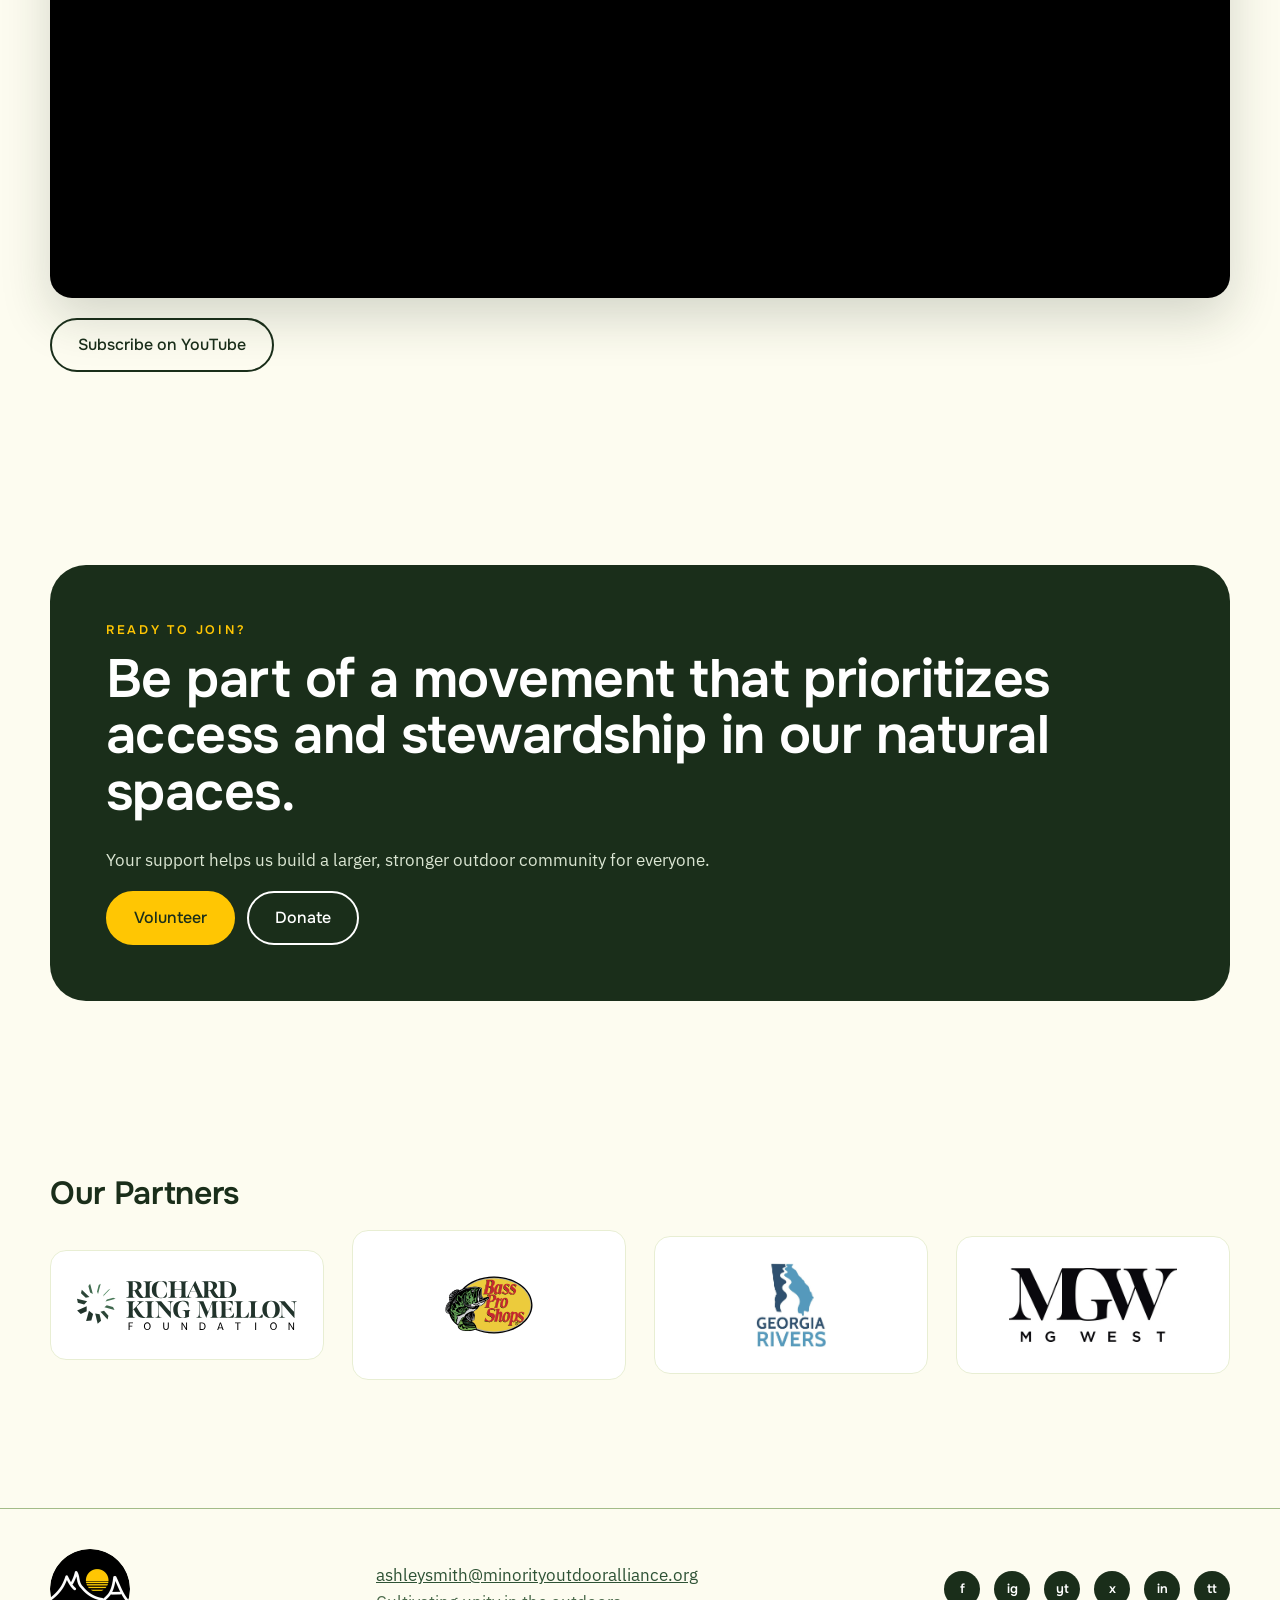
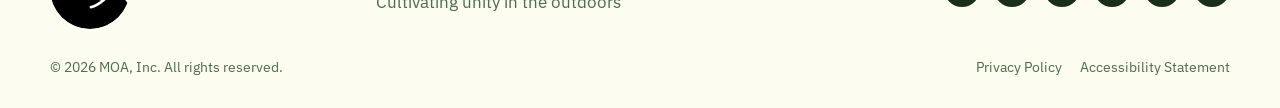
==== commit cde504fb: "Partners: add Bass Pro Shops logo Co-Authored-By: Claude Fable 5.1 <noreply@anthropic.com>" ====
--- a/index.html
+++ b/index.html
@@ -73,9 +73,8 @@
 <section><div class="wrap">
   <h2 style="font-size:2rem">Our Partners</h2>
   <div class="partners" style="margin-top:20px">
-    <div><img src="/assets/logos/partner-rk-mellon.svg" alt="Richard King Mellon Foundation" width="259" height="58" loading="lazy"></div><div>Bass Pro Shops</div><div><img src="/assets/logos/partner-georgia-rivers.png" alt="Georgia Rivers" width="649" height="770" loading="lazy" style="max-height:84px"></div><div><img src="/assets/logos/partner-mg-west.png" alt="MG West" width="400" height="200" loading="lazy" style="max-height:84px"></div>
+    <div><img src="/assets/logos/partner-rk-mellon.svg" alt="Richard King Mellon Foundation" width="259" height="58" loading="lazy"></div><div><img src="/assets/logos/partner-bass-pro.svg" alt="Bass Pro Shops" width="192" height="192" loading="lazy" style="max-height:96px"></div><div><img src="/assets/logos/partner-georgia-rivers.png" alt="Georgia Rivers" width="649" height="770" loading="lazy" style="max-height:84px"></div><div><img src="/assets/logos/partner-mg-west.png" alt="MG West" width="400" height="200" loading="lazy" style="max-height:84px"></div>
   </div>
-  <!-- Bass Pro Shops: swap the text tile for <img> tags once their logo files are in assets/logos/. -->
 </div></section>
 
 </main>
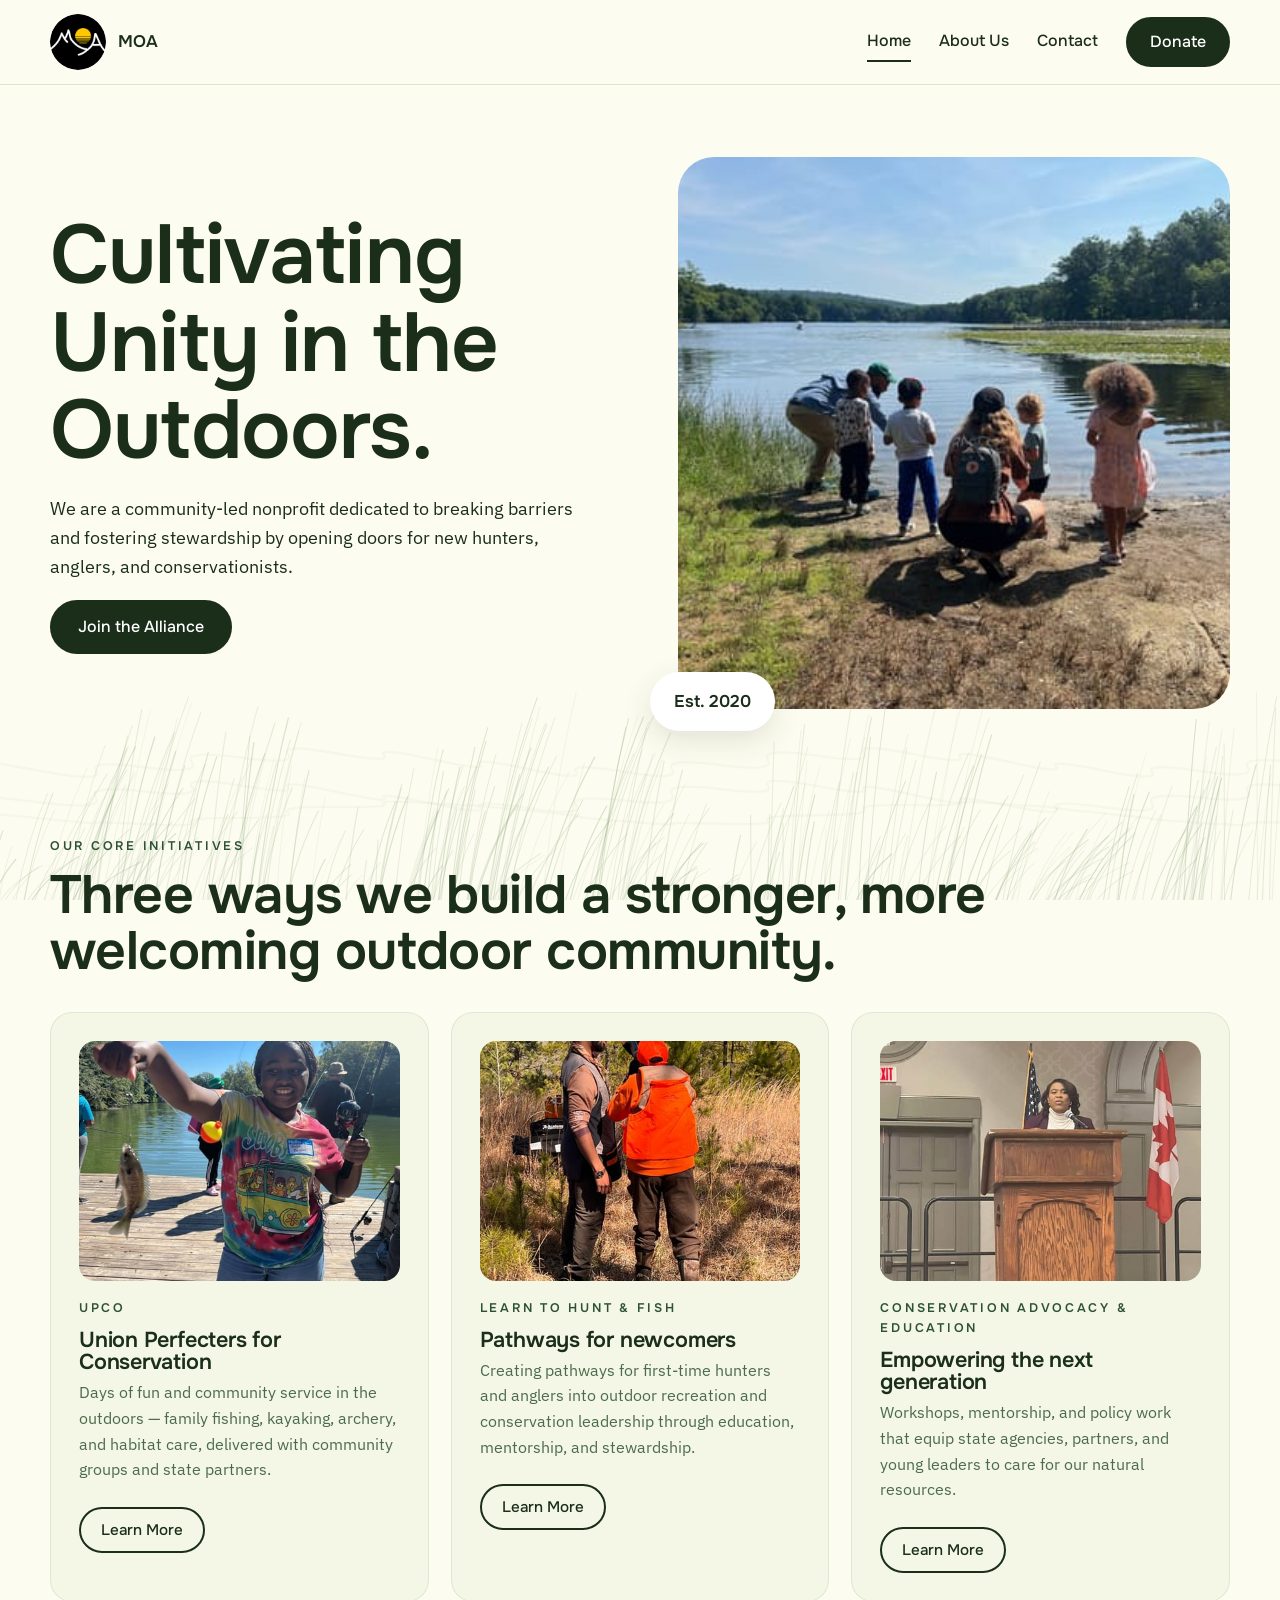
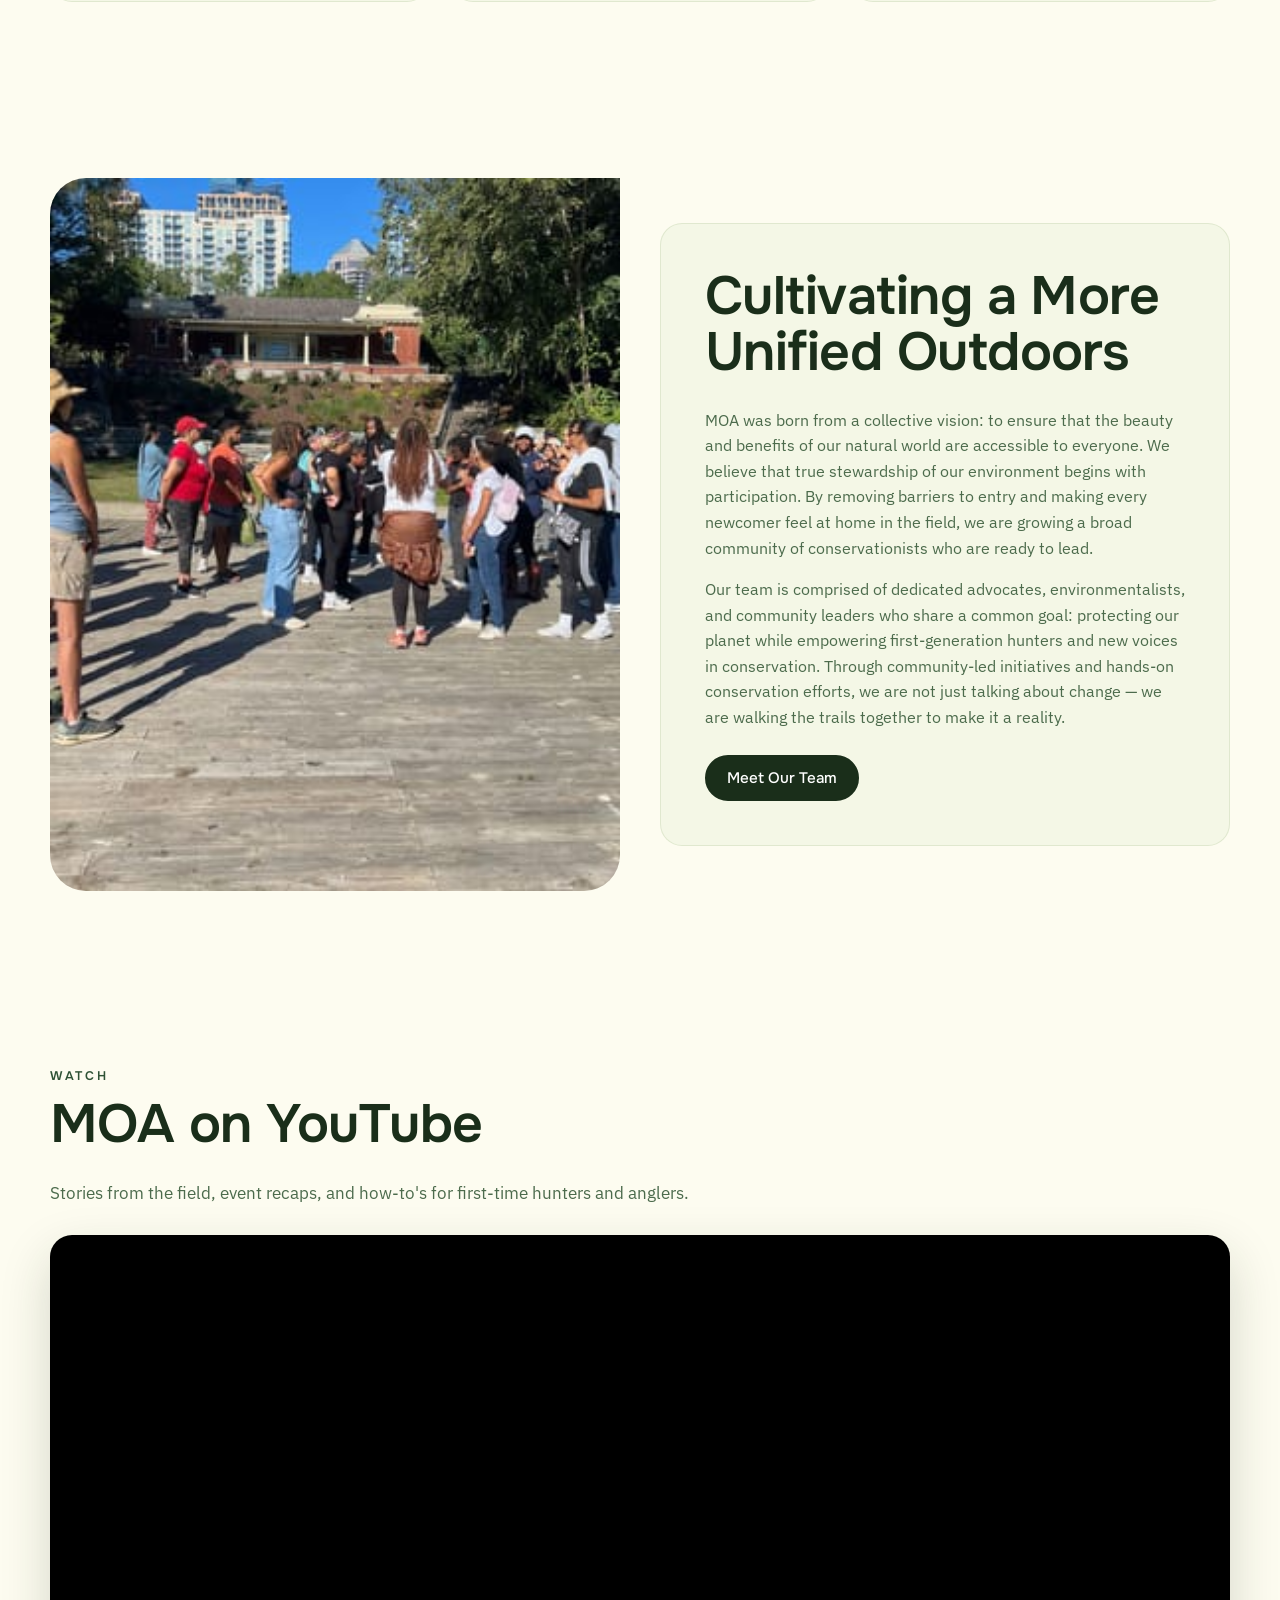
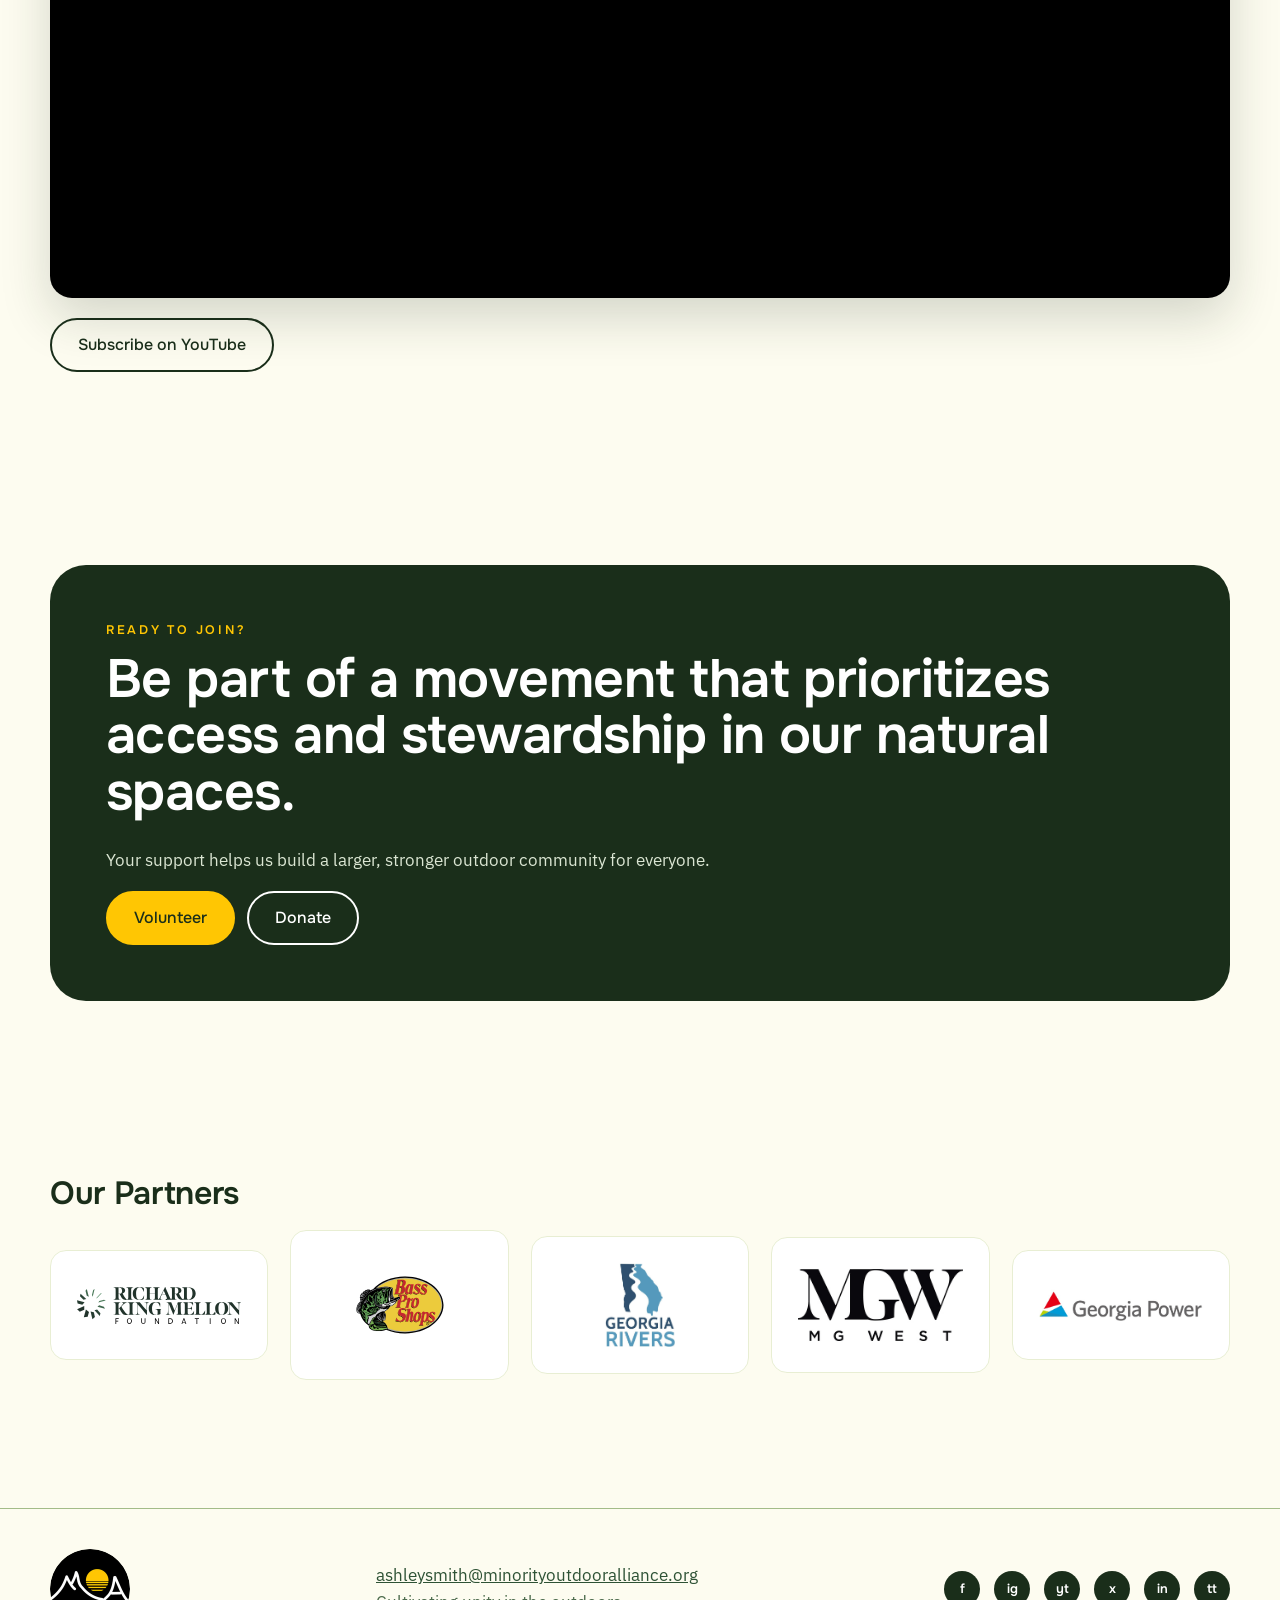
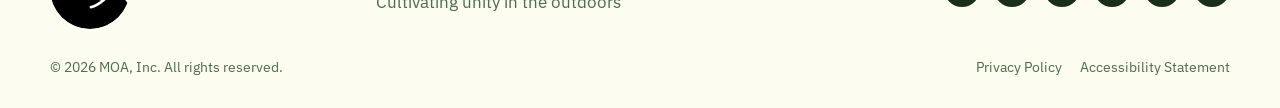
==== commit 092a98c2: "Partners: add Georgia Power logo; let the row flow to five tiles Co-Authored-By: Claude Fable 5.1 <n" ====
--- a/index.html
+++ b/index.html
@@ -73,7 +73,7 @@
 <section><div class="wrap">
   <h2 style="font-size:2rem">Our Partners</h2>
   <div class="partners" style="margin-top:20px">
-    <div><img src="/assets/logos/partner-rk-mellon.svg" alt="Richard King Mellon Foundation" width="259" height="58" loading="lazy"></div><div><img src="/assets/logos/partner-bass-pro.svg" alt="Bass Pro Shops" width="192" height="192" loading="lazy" style="max-height:96px"></div><div><img src="/assets/logos/partner-georgia-rivers.png" alt="Georgia Rivers" width="649" height="770" loading="lazy" style="max-height:84px"></div><div><img src="/assets/logos/partner-mg-west.png" alt="MG West" width="400" height="200" loading="lazy" style="max-height:84px"></div>
+    <div><img src="/assets/logos/partner-rk-mellon.svg" alt="Richard King Mellon Foundation" width="259" height="58" loading="lazy"></div><div><img src="/assets/logos/partner-bass-pro.svg" alt="Bass Pro Shops" width="192" height="192" loading="lazy" style="max-height:96px"></div><div><img src="/assets/logos/partner-georgia-rivers.png" alt="Georgia Rivers" width="649" height="770" loading="lazy" style="max-height:84px"></div><div><img src="/assets/logos/partner-mg-west.png" alt="MG West" width="400" height="200" loading="lazy" style="max-height:84px"></div><div><img src="/assets/logos/partner-georgia-power.png" alt="Georgia Power" width="873" height="169" loading="lazy" style="max-height:60px"></div>
   </div>
 </div></section>
 
--- a/assets/site.css
+++ b/assets/site.css
@@ -117,7 +117,7 @@
 .video-placeholder{position:absolute;inset:0;display:flex;flex-direction:column;align-items:center;justify-content:center;color:#fff;text-align:center;padding:24px;background:linear-gradient(160deg,#1a2e1a,#2e5235)}
 
 /* ---- partners ---- */
-.partners{display:grid;grid-template-columns:repeat(4,1fr);gap:28px;align-items:center}
+.partners{display:grid;grid-template-columns:repeat(auto-fit,minmax(170px,1fr));gap:22px;align-items:center}
 .partners div{background:#fff;border-radius:16px;padding:26px;text-align:center;font-family:var(--font-head);font-weight:600;color:var(--forest);border:1px solid var(--sage);min-height:110px;display:flex;align-items:center;justify-content:center}
 .partners img{max-height:70px;width:auto;margin:0 auto}
 @media (max-width:820px){.partners{grid-template-columns:repeat(2,1fr)}}
